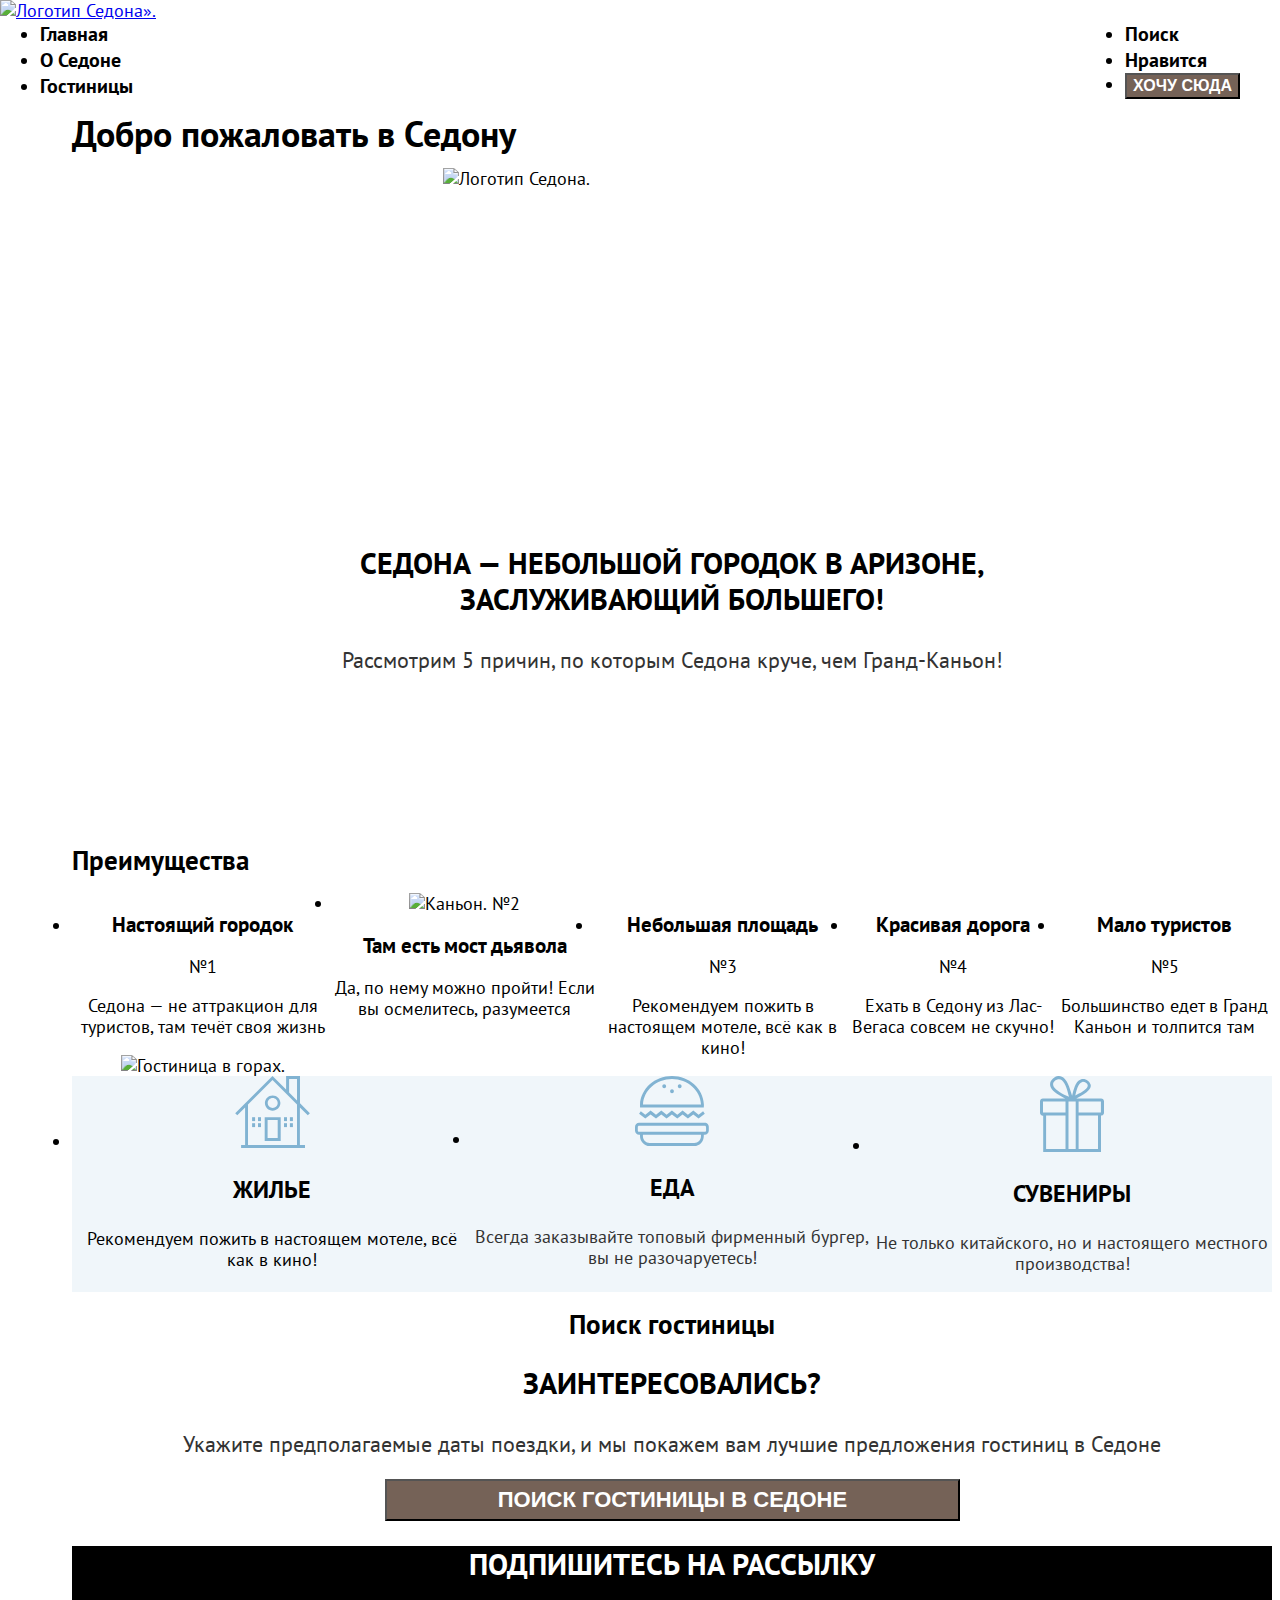
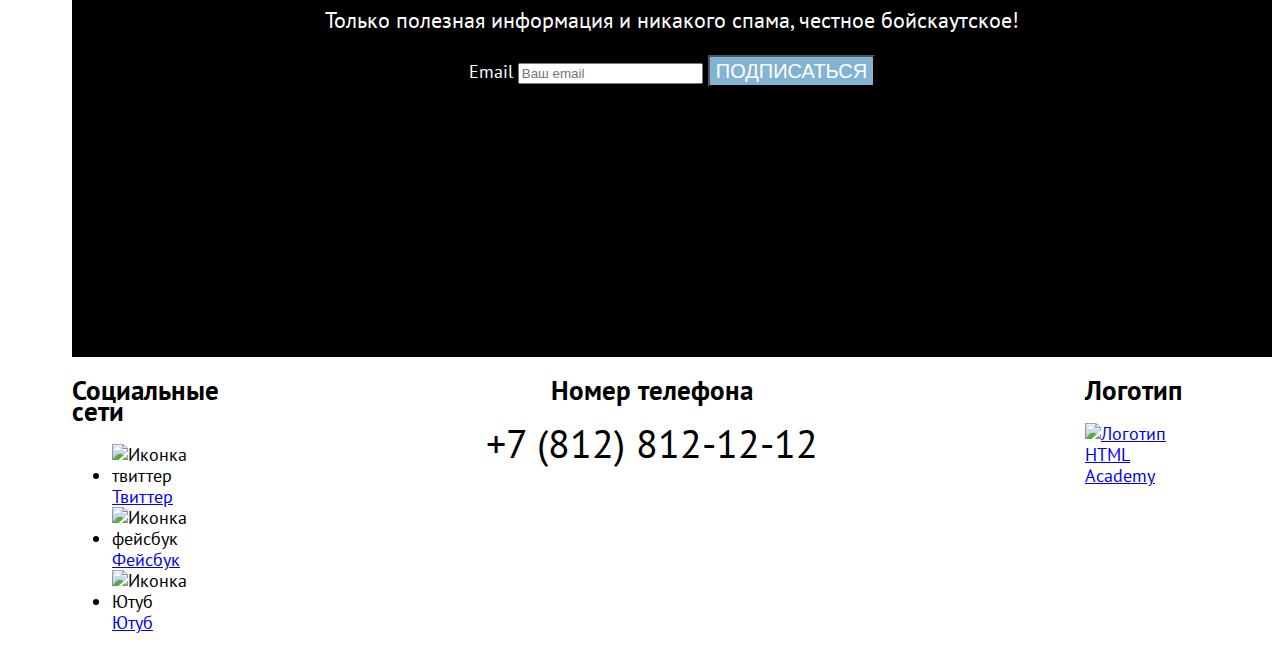
==== index.html @ b9ccb7ff "Исправлени ошибок" ====
<!DOCTYPE html>
<html lang="ru">
  <head>
    <meta charset="utf-8">
    <link rel="stylesheet" href="styles/styles.css">
    <title>HTML Academy: Седона</title>
  </head>
  <body>
    <header class="page-header">
      <a class="navigation-logo" href="#">
        <img class="page-header-logo" alt="Логотип Седона»." src="images/logo.svg" width="139" height="70"> 
      </a>
  <nav class="navigation">
    <ul class="navigation-list">
       <li class="navigation-item">
          <a class="navigation-link" href="about.html">Главная</a>
       </li>
       <li class="navigation-item">
          <a class="navigation-link" href="about.html">О Седоне</a>
       </li>
       <li class="navigation-item">
          <a class="navigation-link" href="catalog.html">Гостиницы</a>
       </li>
    </ul>
   <ul class="navigation-list user-list">
    <li class="user-item">
      <a class="navigation-link" href="#">
      <span class="visually-hidden">Поиск</span>
      </a>
    </li>
    <li class="user-item">
      <a class="navigation-link" href="#">
      <span class="visually-hidden"> Нравится</span>
      </a>
    </li>
     <li class="user-item">
      <button class="button-user-link">Хочу сюда</button>
    </li>
   </ul>
</nav>
  </header>
    <main class="main-container main-index">
    <div class="page-container">
      <div class="welcome">
      <h1 class="visyally-hidden">Добро пожаловать в Седону</h1>
      <img class="welcome-sedona" src="images/welcome.svg" alt="Логотип Седона." width="458" height="352" >
    </div>
  <section class="offer">
        <h2 class="main-index-title">Седона — небольшой городок в Аризоне, заслуживающий большего!</h2>
        <p class="main-index-description">Рассмотрим 5 причин, по которым Седона круче, чем Гранд-Каньон!</p>
  </section>

          <!-- ПРЕИМУЩЕСТВО-->
  <section class="advantages">
        <h2 class="visyally-hidden">Преимущества</h2>
    <ul class="advantages-list">
      <li class="advanfates-item">
        <h3 class="advanfates-title">Настоящий городок</h3>
          <span class="numbers">№1</span>
          <p class="advanfates-description">Седона — не аттракцион для туристов, там течёт своя жизнь</p>
          <img class="long" src="images/photo-1-advantages.jpg" width="800" height="384" alt="Гостиница в горах.">
      </li> 
      <li class="advanfates-item">
        <img class="long" src="images/photo-2-advantages.jpg" width="800" height="384" alt="Каньон.">
        <span class="numbers">№2</span>
        <h3 class="advanfates-title">Там есть мост дьявола</h3>
        <p class="advanfates-description">Да, по нему можно пройти! Если вы осмелитесь, разумеется</p>
      </li>
      <li class="advanfates-item">
        <h3 class="advanfates-title">Небольшая площадь</h3>
        <span class="numbers">№3</span>
        <p class="advanfates-description">Рекомендуем пожить в настоящем мотеле, всё как в кино!</p>
      </li>
      <li class="advanfates-item">
        <h3 class="advanfates-title">Красивая дорога</h3>
        <span class="numbers">№4</span>
        <p class="advanfates-description">Ехать в Седону из Лас-Вегаса совсем не скучно!</p>
      </li>
      <li class="advanfates-item">
        <h3 class="advanfates-title">Мало туристов</h3>
        <span class="numbers">№5</span>
        <p class="advanfates-description">Большинство едет в Гранд Каньон и толпится там</p>
      </li>
    </ul>
    <ul class="advantages-list-icon">
      <li class="advanfates-item-icon">
        <img class="benefit" src="images/icon-1.svg" alt="Жилье" width="75" height="72">
        <h3 class="advanfates-title-icon">Жилье</h3>
        <p class="advanfates-description">Рекомендуем пожить в настоящем мотеле, всё как в кино!</p>
      </li>
      <li class="advanfates-item-icon">
        <img class="benefit" src="images/icon-2.svg" alt="Еда" width="74" height="70">
        <h3 class="advanfates-title-icon">Еда</h3>
        <p class="advanfates-description-icon">Всегда заказывайте топовый фирменный бургер, вы не разочаруетесь!</p>
      </li>
      <li class="advanfates-item-icon">
        <img class="benefit" src="images/icon-3.svg" alt="Сувениры" width="64" height="76">
        <h3 class="advanfates-title-icon">Сувениры</h3>
        <p class="advanfates-description-icon">Не только китайского, но и настоящего местного производства!</p>
      </li>
    </ul>
    </section>
    <section class="hotel-search">
        <h2 class="visually-hidden">Поиск гостиницы</h2>
          <h3 class="hotel-search-title">Заинтересовались?</h3>
          <p class="hotel-search-description">Укажите предполагаемые даты поездки, и мы покажем вам лучшие предложения гостиниц в Седоне</p>
          <button class="button-search">ПОИСК ГОСТИНИЦЫ В СЕДОНЕ</button>
      </section>
<!--Подписка-->
      <section class="newsletter">
        <h2 class="newsletter-title">Подпишитесь на рассылку</h2>
          <p class="newsletter-description">Только полезная информация и никакого спама, честное бойскаутское!</p>
          <form class="newsletter-form" action="https://echo.htmlacademy.ru/" method="post">
           <label for="newsletter-email">Email</label>
            <input class="field" placeholder="Ваш email" type="email" name="newsletter-email" id="newsletter-email" required>
            <button class="newsletter-button" type="submit">
            <span class=" visually-hidden">Подписаться</span>
            </button>
          </form>
      </section>
    </div> 
    </main>
    <footer class="footer-page">
      <div class="footer-page-container">
      <div class="footer-social">
          <h2 class="visually-hidden">Социальные сети</h2>
          <ul class="footer-social-list">
            <li class="footer-social-item">
              <img class="social-icon" src="images/twitter-min.svg" width="18" height="15" alt="Иконка твиттер">
              <a class="button" href="https://twitter.com/htmlacademy_ru">
              <span class="visually-hidden">Твиттер</span>
              </a>
            </li>
            <li class="footer-social-item">
               <img class="social-icon" src="images/facebook-min.svg" width="10" height="18" alt="Иконка фейсбук">
               <a class="button" href="https://www.facebook.com/htmlacademy">
               <span class="visually-hidden">Фейсбук</span>
               </a>
            </li>
            <li class="footer-social-item">
               <img class="social-icon" src="images/youtube-min.svg" width="20" height="16" alt="Иконка Ютуб">
                <a class="button" href="https://www.youtube.com/c/HTMLAcademyRUS ">
                <span class="visually-hidden">Ютуб</span>
                </a>
            </li>
          </ul>
      </div> 
      <div class="footer-nunber">
              <h2 class="visually-hidden">Номер телефона</h2>
              <a class="number-phone" href="tel:88128121212">+7 (812) 812-12-12</a>
      </div>
      <div class="footer-logo">
              <h2 class="visually-hidden">Логотип</h2>
              <a class="footer-logo" href="https://htmlacademy.ru/">
              <img class="footer-logo-page" src="images/htmlak-logo.svg" width="115" height="34" alt="Логотип HTML Academy">
              </a>
            </div>
          </div>   
    </footer>
  </body>
</html>
---- styles/styles.css ----
@font-face {
    font-family:"PT Sans";
    font-style: normal;
    font-weight: 400;
    src: url("/fonts/ptsans-400.woff2") format("woff2");
    font-display: swap;
}
@font-face {
    font-family:"PT Sans";
    font-style: normal;
    font-weight: 700;
    src: url("/fonts/ptsans-700.woff2") format("woff2");
    font-display: swap;
}

html {
    height: 100%;
}

body {
    margin: 0%;
    display: flex;
    flex-direction: column;
    min-height: 100%;
    font-family: "PT Sans", sans-serif;
    font-size: 18px;
    line-height: 21px;
    background-color: #FFFFFF;
    color: black;
}

.button-user-link {
    background-color: #756257;
    color: #FFFFFF;
    font-weight: 700;
    font-size: 16px;
    line-height: 20px;
    text-align: center;
    text-transform: uppercase;
}

.button-search {
    width: 575px;
    margin-left: 313px;
    margin-right: 312px;
    background: #756257;
    color: #FFFFFF;
    font-weight: 700;
    font-size: 22px;
    line-height: 36px;
}
.button-product-card {
    background-color: #83B3D3;
    color: #FFFFFF;
    font-weight: 700;
    font-size: 16px;
    line-height: 21px;
    text-align: center;
    text-transform: uppercase;
}
.newsletter-button {
    background-color: #83B3D3;
    color: #FFFFFF;
    font-weight: 400;
    font-size: 20px;
    line-height: 26px;
    text-transform: uppercase;
    text-align: center;
}
.product-card-button-detail {
    background: #756257;
    color: #FFFFFF;
    font-weight: 700;
    font-size: 16px;
    line-height: 21px;
    text-align: center;
    text-transform: uppercase;
    text-decoration: none;
}
.buttom-pagination-show-more {
    background-color: #83B3D3;
    color: #FFFFFF;
    font-weight: 700;
    font-size: 20px;
    line-height: 26px;
    text-transform: uppercase;
    text-align: center;
    width: 620px;
    margin-left: 330px;
}
.navigation-link  {
    font-size: 20px;
    line-height: 26px;
    font-weight: 700;
    color: black;
    text-align: center;
    text-decoration: none;
}
.navigation {
    display: flex;
    width: 1200px;
    margin: 0 auto;
    padding: 0;
}
.navigation-list {
    margin: 0;
    padding: 0;
}
.user-list {
    max-width: 250px;
    margin-left: auto;
}
.welcome {
    width: 1200px;
    background-image: url("../images/index-background.jpg");
}
.offer {
    width: 1200px;
    height: 282px;
}
.page-container {
    width: 1200px;
    margin: 0 auto;
    padding-left: 72px;
    padding-right: 72px;
}
.main-container {
    flex-grow: 1;
}
.main-index {
    background-color: #FFFFFF;
    background-size: 100% auto;
    background-repeat: no-repeat;
}

.welcome-sedona {
    display: block;
    margin: 0 auto;
}

.advantages-list {
    display: flex;
    justify-content: space-between;
    margin: 0;
    padding: 0;
    text-align: center;
    color: #000000;
}
  .main-index-title {
    width: 720px;
    margin-left: 240px;
    color: #000000;
    font-weight: 700;
    font-size: 30px;
    line-height: 36px;
    text-align: center;
    text-transform: uppercase;
  }
  .main-index-description {
    width: 720px;
    margin-left: 240px;
    color: #333333;
    font-weight: 400;
    font-size: 22px;
    line-height: 36px;
    text-align: center;
}

.advantages-list > ul {
    width: 200px;
    height: 50px;
    margin: 0 10px;
    padding: 10px;
  }
.advantages-list-icon {
    display: flex;
    justify-content: space-between;
    margin: 0;
    padding: 0;
    background-color: #83B3D31F;
    color: #000000;
    text-align: center;
}
.advanfates-title-icon {
    width: 400px;
    font-size: 24px;
    line-height: 28px;
    font-weight: 700;
    text-transform: uppercase;
}
.advanfates-description-icon {
    color: #333333;
    font-weight: 400;
    font-size: 18px;
    line-height: 21px;
    text-align: center;
}
.hotel-search {
    width: 1200px;
    background-color: #FFFFFF;
    color:#000000 ;
    text-align: center;
}
.hotel-search-title {
    font-weight: 700;
    text-transform: uppercase;
    font-size: 30px;
    line-height: 36px;
}
.hotel-search-description {
    font-weight: 400;
    font-size: 22px;
    line-height: 26px;
    color: #333333;
}
.filter-background {
    background-image: url("../images/catalog-background-1.jpg"); 
    background-size: 100% auto;
    color: #FFFFFF;
}
.product-list{
    display: flex;
    flex-wrap: wrap;
    padding: 0;
}
.product-card {
    width: 340px; 
}

.pagination {
    display: flex;
    padding: 0;
}
.catalog-filter {
    display: flex;
    width: 170px;
    padding-left: 71px;
}
.under-filter {
    display: flex;
    width: 1200px;

}
.hotels-found {
    width: 337px;
    padding-left: 71px;
}
.catalog-right-column {
    margin-left: 660px;  
}

.inner-header-tittle {
    font-weight: 700;
    font-size: 60px;
    line-height: 78px;
}
.breadcrumbs-item {
    font-weight: 400;
    font-size: 16px;
    line-height: 21px
}
.catalog-filter-title {
    font-weight: 400;
    font-size: 20px;
    line-height: 26px;
}
.control-imput {
    font-weight: 400;
    font-size: 18px;
    line-height: 23px;
}
.hotels-found {
    color: #000000;
    background-color: #FFFFFF;
    font-weight: 700;
    font-size: 30px;
    line-height: 39px;
    text-transform: uppercase;

}
.product-card-link {
    text-decoration: none;
}
.product-card-title {
    color: #000000;
    background-color: #FFFFFF;
    font-weight: 700;
    font-size: 24px;
    line-height: 31px;
}
.product-card-frame {
    color: #333333;

    font-weight: normal;
    font-size: 18px;
    line-height: 23px;
}
.product-card-prise{
    color: #333333;
    font-weight: 400;
    font-size: 18px;
    line-height: 23px;
}

.sorting-container {
    color: #FFFFFF;
    background-color: #83B3D3;
    font-weight: 700;
    font-size: 20px;
    line-height: 26px;
}
.pagination-link-pagination-prev-pagination-disabled {
    color:#000000;
    background-color: #F2F2F2;
}
.newsletter {
    width: 1200px;
    height: 411px;
    background-image: url("../images/background-letter.jpg");
    background-color: black;
    background-size: 100% auto;
    background-repeat: no-repeat;
    text-align: center;
    color: #FFFFFF;
}
.newsletter-title {
    font-weight: 700;
    font-size: 30px;
    line-height: 36px;
    text-transform: uppercase;
}
.newsletter-description {
    font-weight: 400;
    font-size: 22px;
    line-height: 26px;
}

.footer-page {
    padding-left: 72px;
    padding-right: 72px;
}

.footer-page-container {
    display: flex;
    width: 1200px;
    margin: 0 auto;
}
.footer-nunber {
    width: 720px;
    margin-left: 240px;
    margin-right: 240px;
    color: #000000;
    background-color: #FFFFFF;
    text-align: center;   
}
.footer-logo {
    width: 115px;
    margin-right: 72px;
}
.number-phone {
    color: #000000;
    background-color: #FFFFFF;
    font-weight: 400;
    font-size: 40px;
    line-height: 40px;
    text-transform: uppercase;
    text-decoration: none;
}
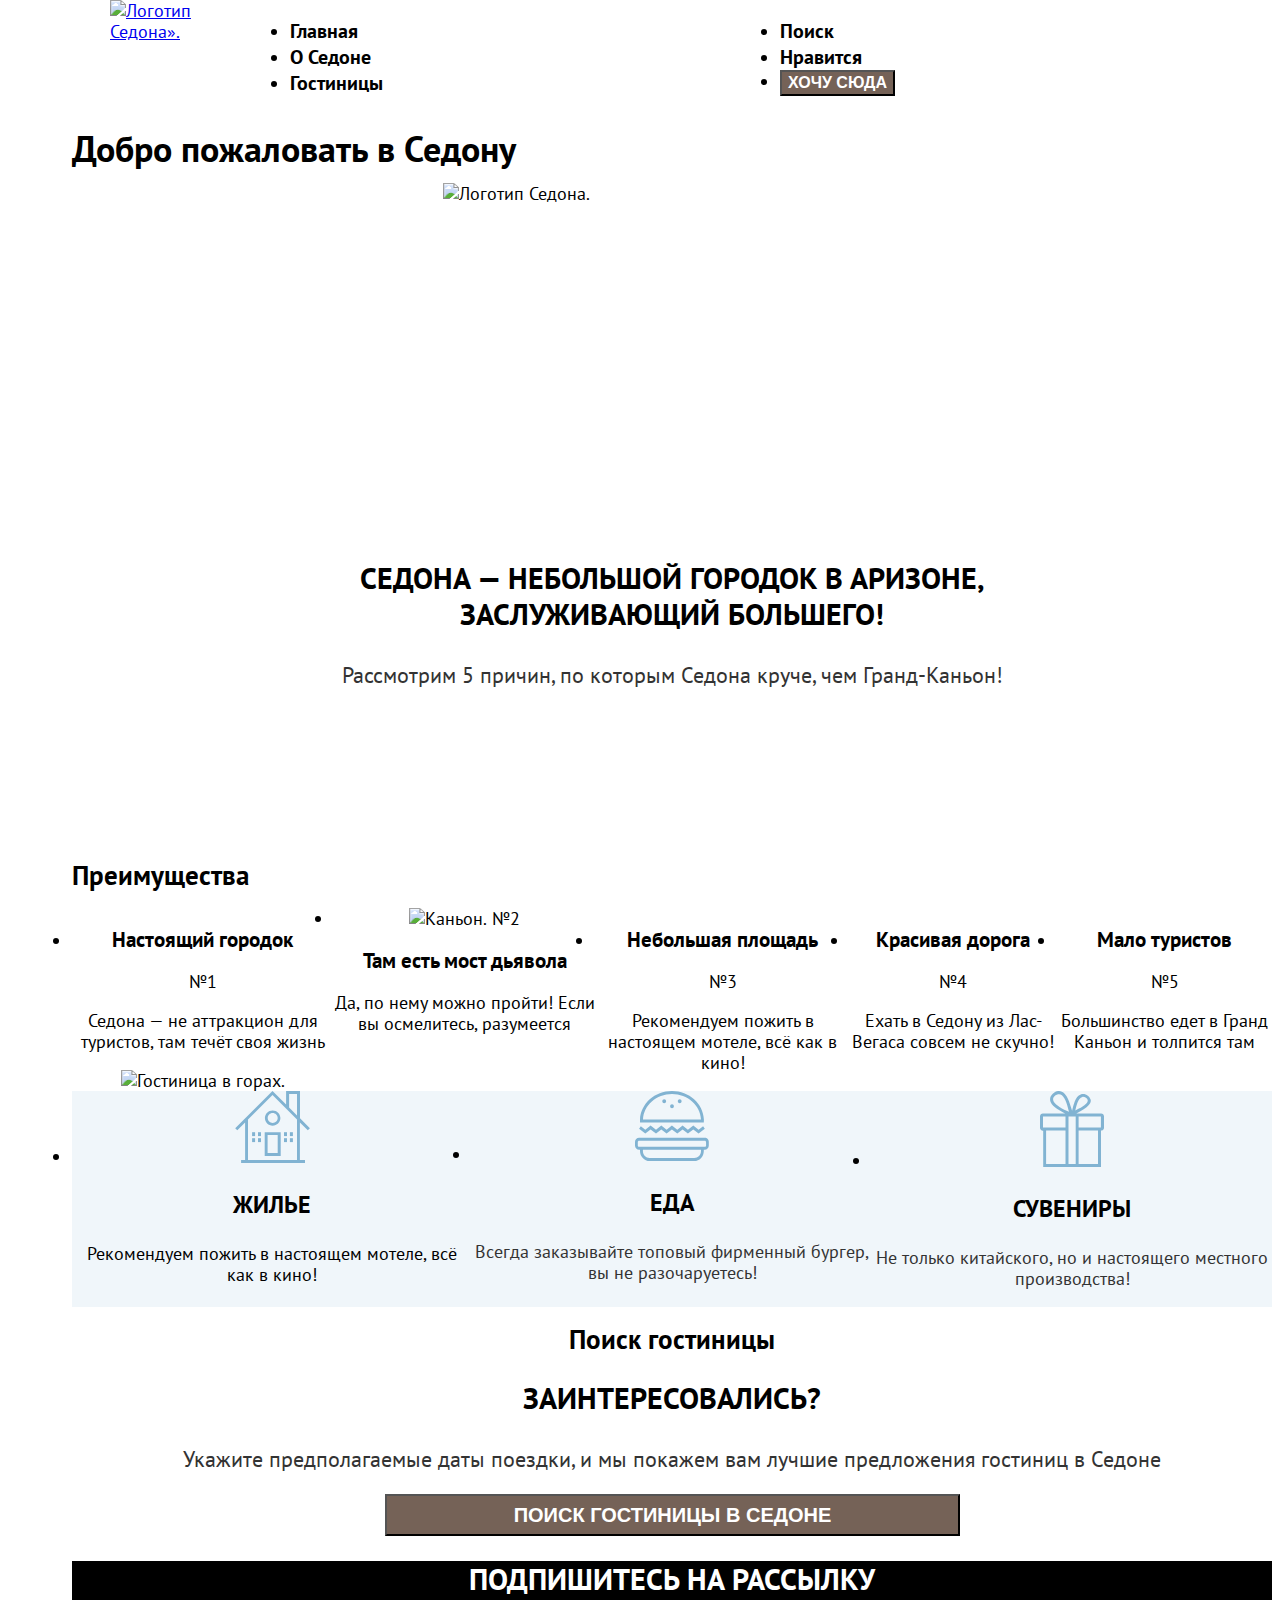
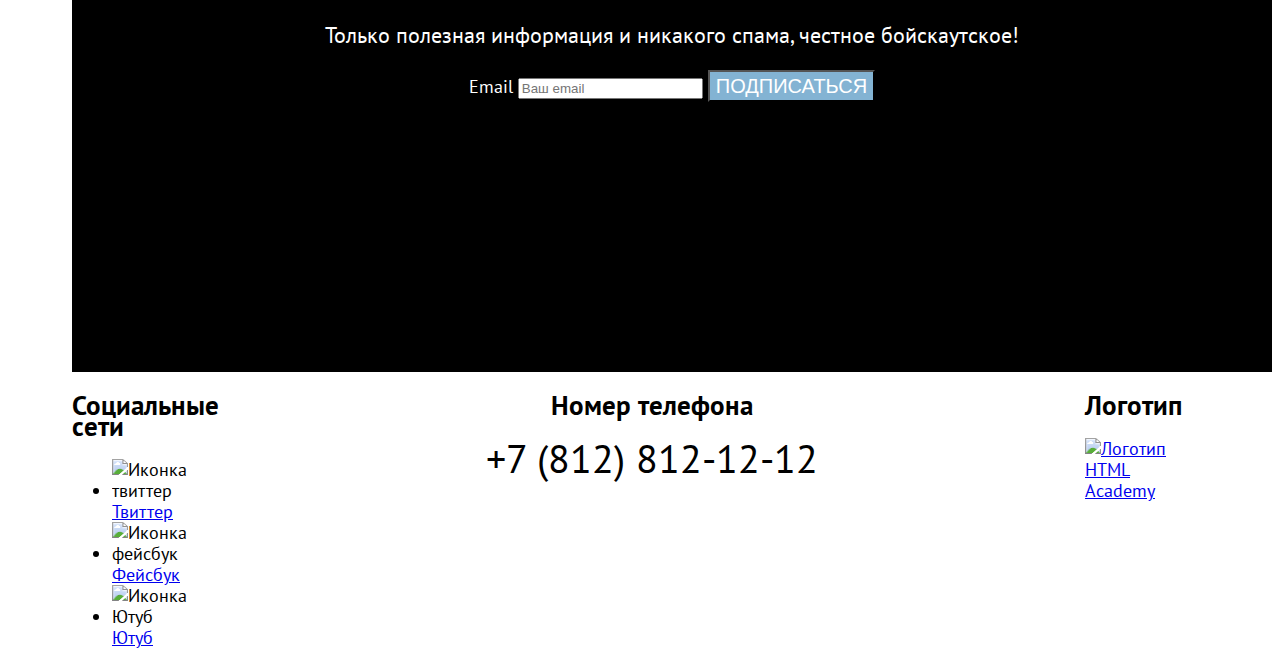
==== commit 9820d909: "Исправление ошибок" ====
--- a/index.html
+++ b/index.html
@@ -7,6 +7,7 @@
   </head>
   <body>
     <header class="page-header">
+     <div class="testt">
       <a class="navigation-logo" href="#">
         <img class="page-header-logo" alt="Логотип Седона»." src="images/logo.svg" width="139" height="70"> 
       </a>
@@ -22,7 +23,7 @@
           <a class="navigation-link" href="catalog.html">Гостиницы</a>
        </li>
     </ul>
-   <ul class="navigation-list user-list">
+   <ul class="user-list">
     <li class="user-item">
       <a class="navigation-link" href="#">
       <span class="visually-hidden">Поиск</span>
@@ -38,6 +39,7 @@
     </li>
    </ul>
 </nav>
+</div>
   </header>
     <main class="main-container main-index">
     <div class="page-container">
--- a/styles/styles.css
+++ b/styles/styles.css
@@ -3,14 +3,14 @@
     font-family:"PT Sans";
     font-style: normal;
     font-weight: 400;
-    src: url("/fonts/ptsans-400.woff2") format("woff2");
+    src: url("../fonts/ptsans-400.woff2") format("woff2");
     font-display: swap;
 }
 @font-face {
     font-family:"PT Sans";
     font-style: normal;
     font-weight: 700;
-    src: url("/fonts/ptsans-700.woff2") format("woff2");
+    src: url("../fonts/ptsans-700.woff2") format("woff2");
     font-display: swap;
 }
 
@@ -47,7 +47,7 @@
     background: #756257;
     color: #FFFFFF;
     font-weight: 700;
-    font-size: 22px;
+    font-size: 20px;
     line-height: 36px;
 }
 .button-product-card {
@@ -97,14 +97,24 @@
     text-align: center;
     text-decoration: none;
 }
+.testt {
+    display: flex;
+    width: 1200px;
+    margin: 0 auto;
+}
+
+.navigation-logo {
+    width: 138px;
+    margin-left: 70px;
+}
 .navigation {
     display: flex;
-    width: 1200px;
-    margin: 0 auto;
+    margin:  0;
     padding: 0;
 }
 .navigation-list {
-    margin: 0;
+    width: 450px;
+    margin-left: 42px;
     padding: 0;
 }
 .user-list {
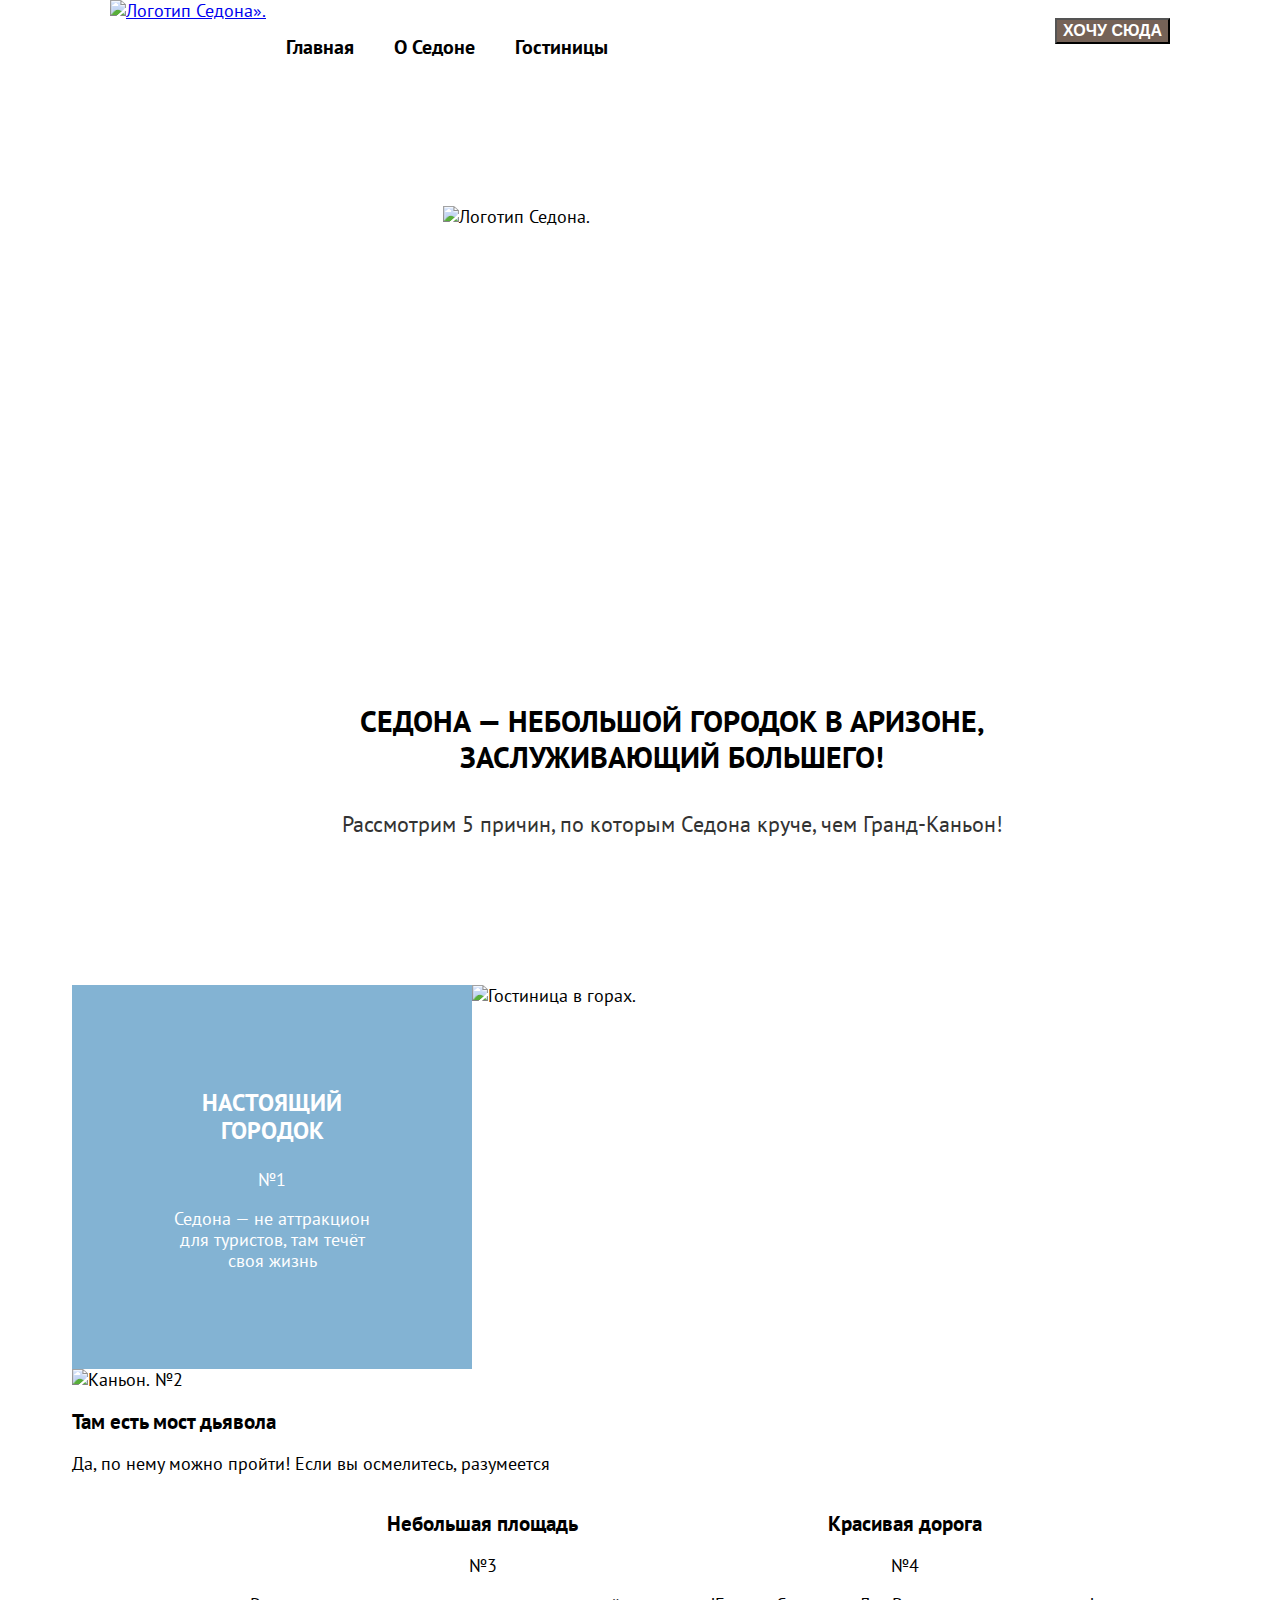
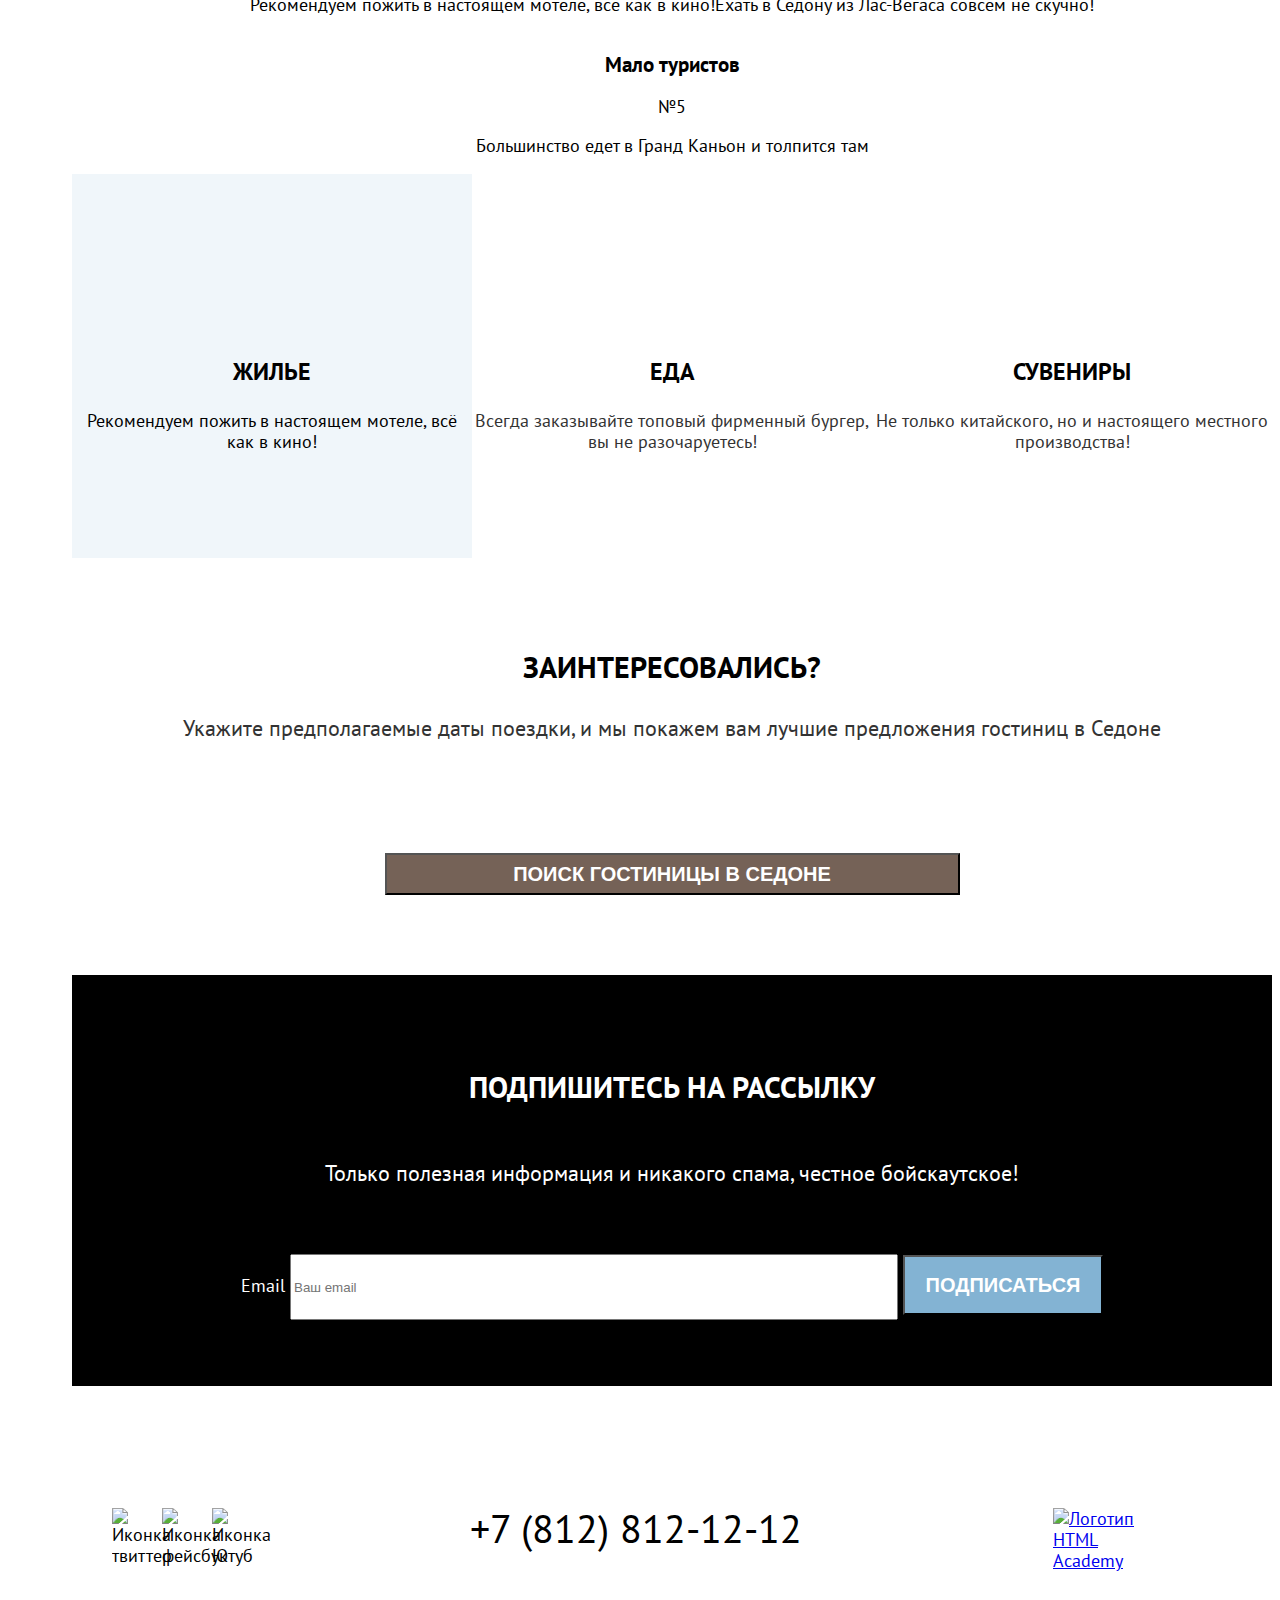
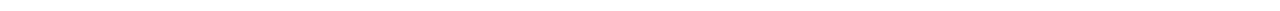
==== commit 2aaddedf: "Изменил шапку и промо" ====
--- a/index.html
+++ b/index.html
@@ -1,163 +1,172 @@
 <!DOCTYPE html>
 <html lang="ru">
-  <head>
-    <meta charset="utf-8">
-    <link rel="stylesheet" href="styles/styles.css">
-    <title>HTML Academy: Седона</title>
-  </head>
-  <body>
-    <header class="page-header">
-     <div class="testt">
-      <a class="navigation-logo" href="#">
-        <img class="page-header-logo" alt="Логотип Седона»." src="images/logo.svg" width="139" height="70"> 
-      </a>
-  <nav class="navigation">
-    <ul class="navigation-list">
-       <li class="navigation-item">
-          <a class="navigation-link" href="about.html">Главная</a>
-       </li>
-       <li class="navigation-item">
-          <a class="navigation-link" href="about.html">О Седоне</a>
-       </li>
-       <li class="navigation-item">
-          <a class="navigation-link" href="catalog.html">Гостиницы</a>
-       </li>
-    </ul>
-   <ul class="user-list">
-    <li class="user-item">
-      <a class="navigation-link" href="#">
-      <span class="visually-hidden">Поиск</span>
-      </a>
-    </li>
-    <li class="user-item">
-      <a class="navigation-link" href="#">
-      <span class="visually-hidden"> Нравится</span>
-      </a>
-    </li>
-     <li class="user-item">
-      <button class="button-user-link">Хочу сюда</button>
-    </li>
-   </ul>
-</nav>
-</div>
+
+<head>
+  <meta charset="utf-8">
+  <link rel="stylesheet" href="styles/styles.css">
+  <title>HTML Academy: Седона</title>
+</head>
+
+<body>
+  <header class="page-header">
+      <nav class="navigation">
+        <a class="navigation-logo" href="#">
+          <img class="page-header-logo" alt="Логотип Седона»." src="images/logo.svg" width="139" height="70">
+        </a>
+        <ul class="navigation-list">
+          <li class="navigation-item">
+            <a class="navigation-link" href="about.html">Главная</a>
+          </li>
+          <li class="navigation-item">
+            <a class="navigation-link" href="about.html">О Седоне</a>
+          </li>
+          <li class="navigation-item">
+            <a class="navigation-link" href="catalog.html">Гостиницы</a>
+          </li>
+        </ul>
+        <ul class="user-list">
+          <li class="user-item">
+            <a class="navigation-link" href="#">
+              <span class="visually-hidden">Поиск</span>
+            </a>
+          </li>
+          <li class="user-item">
+            <a class="navigation-link" href="#">
+              <span class="visually-hidden"> Нравится</span>
+            </a>
+          </li>
+          <li class="user-item">
+            <button class="button-user-link">Хочу сюда</button>
+          </li>
+        </ul>
+      </nav>
   </header>
-    <main class="main-container main-index">
+  <main class="main-container main-index">
     <div class="page-container">
       <div class="welcome">
-      <h1 class="visyally-hidden">Добро пожаловать в Седону</h1>
-      <img class="welcome-sedona" src="images/welcome.svg" alt="Логотип Седона." width="458" height="352" >
-    </div>
-  <section class="offer">
+        <h1 class="visually-hidden">Добро пожаловать в Седону</h1>
+        <img class="welcome-sedona" src="images/welcome.svg" alt="Логотип Седона." width="458" height="352">
+      </div>
+      <section class="offer">
         <h2 class="main-index-title">Седона — небольшой городок в Аризоне, заслуживающий большего!</h2>
         <p class="main-index-description">Рассмотрим 5 причин, по которым Седона круче, чем Гранд-Каньон!</p>
-  </section>
+      </section>
 
-          <!-- ПРЕИМУЩЕСТВО-->
-  <section class="advantages">
-        <h2 class="visyally-hidden">Преимущества</h2>
-    <ul class="advantages-list">
-      <li class="advanfates-item">
-        <h3 class="advanfates-title">Настоящий городок</h3>
-          <span class="numbers">№1</span>
-          <p class="advanfates-description">Седона — не аттракцион для туристов, там течёт своя жизнь</p>
-          <img class="long" src="images/photo-1-advantages.jpg" width="800" height="384" alt="Гостиница в горах.">
-      </li> 
-      <li class="advanfates-item">
-        <img class="long" src="images/photo-2-advantages.jpg" width="800" height="384" alt="Каньон.">
-        <span class="numbers">№2</span>
-        <h3 class="advanfates-title">Там есть мост дьявола</h3>
-        <p class="advanfates-description">Да, по нему можно пройти! Если вы осмелитесь, разумеется</p>
-      </li>
-      <li class="advanfates-item">
-        <h3 class="advanfates-title">Небольшая площадь</h3>
-        <span class="numbers">№3</span>
-        <p class="advanfates-description">Рекомендуем пожить в настоящем мотеле, всё как в кино!</p>
-      </li>
-      <li class="advanfates-item">
-        <h3 class="advanfates-title">Красивая дорога</h3>
-        <span class="numbers">№4</span>
-        <p class="advanfates-description">Ехать в Седону из Лас-Вегаса совсем не скучно!</p>
-      </li>
-      <li class="advanfates-item">
-        <h3 class="advanfates-title">Мало туристов</h3>
-        <span class="numbers">№5</span>
-        <p class="advanfates-description">Большинство едет в Гранд Каньон и толпится там</p>
-      </li>
-    </ul>
-    <ul class="advantages-list-icon">
-      <li class="advanfates-item-icon">
-        <img class="benefit" src="images/icon-1.svg" alt="Жилье" width="75" height="72">
-        <h3 class="advanfates-title-icon">Жилье</h3>
-        <p class="advanfates-description">Рекомендуем пожить в настоящем мотеле, всё как в кино!</p>
-      </li>
-      <li class="advanfates-item-icon">
-        <img class="benefit" src="images/icon-2.svg" alt="Еда" width="74" height="70">
-        <h3 class="advanfates-title-icon">Еда</h3>
-        <p class="advanfates-description-icon">Всегда заказывайте топовый фирменный бургер, вы не разочаруетесь!</p>
-      </li>
-      <li class="advanfates-item-icon">
-        <img class="benefit" src="images/icon-3.svg" alt="Сувениры" width="64" height="76">
-        <h3 class="advanfates-title-icon">Сувениры</h3>
-        <p class="advanfates-description-icon">Не только китайского, но и настоящего местного производства!</p>
-      </li>
-    </ul>
-    </section>
-    <section class="hotel-search">
+      <!-- ПРЕИМУЩЕСТВО-->
+
+
+
+      <section class="advantages">
+        <h2 class="visually-hidden">Преимущества</h2>
+    <div class="promo-tape">
+      <div class="promo-tape-left">
+        <h3 class="promo-tape-title">Настоящий<br>городок</h3>
+        <span class="numbers">№1</span>
+        <p class="promo-tape-description">Седона — не аттракцион<br>для туристов, там течёт<br>своя жизнь</p>
+      </div>
+        <img class="long" src="images/photo-1-advantages.jpg" width="800" height="384" alt="Гостиница в горах.">
+    </div>
+
+
+
+      <img class="long" src="images/photo-2-advantages.jpg" width="800" height="384" alt="Каньон.">
+      <span class="numbers">№2</span>
+      <h3 class="advanfates-title">Там есть мост дьявола</h3>
+      <p class="advanfates-description">Да, по нему можно пройти! Если вы осмелитесь, разумеется</p>
+
+
+        <ul class="advantages-list">
+          <li class="advanfates-item">
+            <h3 class="advanfates-title">Небольшая площадь</h3>
+            <span class="numbers">№3</span>
+            <p class="advanfates-description">Рекомендуем пожить в настоящем мотеле, всё как в кино!</p>
+          </li>
+          <li class="advanfates-item">
+            <h3 class="advanfates-title">Красивая дорога</h3>
+            <span class="numbers">№4</span>
+            <p class="advanfates-description">Ехать в Седону из Лас-Вегаса совсем не скучно!</p>
+          </li>
+          <li class="advanfates-item">
+            <h3 class="advanfates-title">Мало туристов</h3>
+            <span class="numbers">№5</span>
+            <p class="advanfates-description">Большинство едет в Гранд Каньон и толпится там</p>
+          </li>
+        </ul>
+        <ul class="advantages-list-icon">
+          <li class="advanfates-item-icon">
+            <p class="icon-home"></p>
+            <h3 class="advanfates-title-icon">Жилье</h3>
+            <p class="advanfates-description">Рекомендуем пожить в настоящем мотеле, всё как в кино!</p>
+          </li>
+          <li class="advanfates-item-icon">
+            <h3 class="advanfates-title-icon">Еда</h3>
+            <p class="advanfates-description-icon">Всегда заказывайте топовый фирменный бургер, вы не разочаруетесь!</p>
+          </li>
+          <li class="advanfates-item-icon">
+            <h3 class="advanfates-title-icon">Сувениры</h3>
+            <p class="advanfates-description-icon">Не только китайского, но и настоящего местного производства!</p>
+          </li>
+        </ul>
+      </section>
+      <section class="hotel-search">
         <h2 class="visually-hidden">Поиск гостиницы</h2>
-          <h3 class="hotel-search-title">Заинтересовались?</h3>
-          <p class="hotel-search-description">Укажите предполагаемые даты поездки, и мы покажем вам лучшие предложения гостиниц в Седоне</p>
-          <button class="button-search">ПОИСК ГОСТИНИЦЫ В СЕДОНЕ</button>
+        <h3 class="hotel-search-title">Заинтересовались?</h3>
+        <p class="hotel-search-description">Укажите предполагаемые даты поездки, и мы покажем вам лучшие предложения
+          гостиниц в Седоне</p>
+        <button class="button-search">ПОИСК ГОСТИНИЦЫ В СЕДОНЕ</button>
       </section>
-<!--Подписка-->
+      <!--Подписка-->
       <section class="newsletter">
         <h2 class="newsletter-title">Подпишитесь на рассылку</h2>
-          <p class="newsletter-description">Только полезная информация и никакого спама, честное бойскаутское!</p>
-          <form class="newsletter-form" action="https://echo.htmlacademy.ru/" method="post">
-           <label for="newsletter-email">Email</label>
-            <input class="field" placeholder="Ваш email" type="email" name="newsletter-email" id="newsletter-email" required>
-            <button class="newsletter-button" type="submit">
-            <span class=" visually-hidden">Подписаться</span>
-            </button>
-          </form>
+        <p class="newsletter-description">Только полезная информация и никакого спама, честное бойскаутское!</p>
+        <form class="newsletter-form" action="https://echo.htmlacademy.ru/" method="post">
+          <label for="newsletter-email">Email</label>
+          <input class="field" placeholder="Ваш email" type="email" name="newsletter-email" id="newsletter-email"
+            required>
+          <button class="newsletter-button" type="submit">
+            <span class="subscribe">Подписаться</span>
+          </button>
+        </form>
       </section>
-    </div> 
-    </main>
-    <footer class="footer-page">
-      <div class="footer-page-container">
+    </div>
+  </main>
+  <footer class="footer-page">
+    <div class="footer-page-container">
       <div class="footer-social">
-          <h2 class="visually-hidden">Социальные сети</h2>
-          <ul class="footer-social-list">
-            <li class="footer-social-item">
-              <img class="social-icon" src="images/twitter-min.svg" width="18" height="15" alt="Иконка твиттер">
-              <a class="button" href="https://twitter.com/htmlacademy_ru">
+        <h2 class="visually-hidden">Социальные сети</h2>
+        <ul class="footer-social-list">
+          <li class="footer-social-item">
+            <img class="social-icon" src="images/twitter-min.svg" width="18" height="15" alt="Иконка твиттер">
+            <a class="button" href="https://twitter.com/htmlacademy_ru">
               <span class="visually-hidden">Твиттер</span>
-              </a>
-            </li>
-            <li class="footer-social-item">
-               <img class="social-icon" src="images/facebook-min.svg" width="10" height="18" alt="Иконка фейсбук">
-               <a class="button" href="https://www.facebook.com/htmlacademy">
-               <span class="visually-hidden">Фейсбук</span>
-               </a>
-            </li>
-            <li class="footer-social-item">
-               <img class="social-icon" src="images/youtube-min.svg" width="20" height="16" alt="Иконка Ютуб">
-                <a class="button" href="https://www.youtube.com/c/HTMLAcademyRUS ">
-                <span class="visually-hidden">Ютуб</span>
-                </a>
-            </li>
-          </ul>
-      </div> 
+            </a>
+          </li>
+          <li class="footer-social-item">
+            <img class="social-icon" src="images/facebook-min.svg" width="10" height="18" alt="Иконка фейсбук">
+            <a class="button" href="https://www.facebook.com/htmlacademy">
+              <span class="visually-hidden">Фейсбук</span>
+            </a>
+          </li>
+          <li class="footer-social-item">
+            <img class="social-icon" src="images/youtube-min.svg" width="20" height="16" alt="Иконка Ютуб">
+            <a class="button" href="https://www.youtube.com/c/HTMLAcademyRUS ">
+              <span class="visually-hidden">Ютуб</span>
+            </a>
+          </li>
+        </ul>
+      </div>
       <div class="footer-nunber">
-              <h2 class="visually-hidden">Номер телефона</h2>
-              <a class="number-phone" href="tel:88128121212">+7 (812) 812-12-12</a>
+        <h2 class="visually-hidden">Номер телефона</h2>
+        <a class="number-phone" href="tel:88128121212">+7 (812) 812-12-12</a>
       </div>
       <div class="footer-logo">
-              <h2 class="visually-hidden">Логотип</h2>
-              <a class="footer-logo" href="https://htmlacademy.ru/">
-              <img class="footer-logo-page" src="images/htmlak-logo.svg" width="115" height="34" alt="Логотип HTML Academy">
-              </a>
-            </div>
-          </div>   
-    </footer>
-  </body>
-</html>+        <h2 class="visually-hidden">Логотип</h2>
+        <a class="footer-logo" href="https://htmlacademy.ru/">
+          <img class="footer-logo-page" src="images/htmlak-logo.svg" width="115" height="34" alt="Логотип HTML Academy">
+        </a>
+      </div>
+    </div>
+  </footer>
+</body>
+
+</html>
--- a/styles/styles.css
+++ b/styles/styles.css
@@ -1,379 +1,677 @@
-
 @font-face {
-    font-family:"PT Sans";
+  font-family: "PT Sans";
+  font-style: normal;
+  font-weight: 400;
+  src: url("../fonts/ptsans-400.woff2") format("woff2");
+  font-display: swap;
+}
+
+@font-face {
+  font-family: "PT Sans";
+  font-style: normal;
+  font-weight: 700;
+  src: url("../fonts/ptsans-700.woff2") format("woff2");
+  font-display: swap;
+}
+
+html {
+  height: 100%;
+}
+
+body {
+  margin: 0%;
+  display: flex;
+  flex-direction: column;
+  min-height: 100%;
+  font-family: "PT Sans", sans-serif;
+  font-size: 18px;
+  line-height: 21px;
+  background-color: #FFFFFF;
+  color: black;
+}
+
+.visually-hidden {
+  position: absolute;
+  width: 1px;
+  height: 1px;
+  margin: -1px;
+  padding: 0;
+  border: 0;
+  clip: rect(0 0 0 0);
+  overflow: hidden;
+}
+
+.button-user-link {
+  background-color: #756257;
+  color: #FFFFFF;
+  font-weight: 700;
+  font-size: 16px;
+  line-height: 20px;
+  text-align: center;
+  text-transform: uppercase;
+}
+
+.button-search {
+  width: 575px;
+  margin: auto;
+  margin-top: 56px;
+  margin-bottom: 94px;
+  background: #756257;
+  color: #FFFFFF;
+  font-weight: 700;
+  font-size: 20px;
+  line-height: 36px;
+}
+
+.button-product-card {
+  background-color: #83B3D3;
+  color: #FFFFFF;
+  font-weight: 700;
+  font-size: 16px;
+  line-height: 21px;
+  text-align: center;
+  text-transform: uppercase;
+}
+
+.newsletter-button {
+  width: 200px;
+  height: 60px;
+  background-color: #83B3D3;
+  color: #FFFFFF;
+  font-weight: 400;
+  font-size: 20px;
+  line-height: 26px;
+  text-transform: uppercase;
+  text-align: center;
+}
+
+.product-card-button-detail {
+  background: #756257;
+  color: #FFFFFF;
+  font-weight: 700;
+  font-size: 16px;
+  line-height: 21px;
+  text-align: center;
+  text-transform: uppercase;
+  text-decoration: none;
+}
+
+.buttom-pagination-show-more {
+  display: flex;
+  justify-content: center;
+  background-color: #83B3D3;
+  color: #FFFFFF;
+  font-weight: 700;
+  font-size: 20px;
+  line-height: 26px;
+  text-transform: uppercase;
+  text-align: center;
+  width: 620px;
+  margin: auto;
+}
+
+.buttom-advantages-list-show-more {
+  display: block;
+  margin: 0 auto;
+  width: 620px;
+  height: 60px;
+  color: #FFFFFF;
+  background-color: #83B3D3;
+  font-size: 20px;
+  line-height: 26px;
+  text-align: center;
+  text-transform: uppercase;
+
+
+}
+
+.navigation {
+  display: flex;
+  width: 1200px;
+  margin: 0 auto;
+}
+
+
+.navigation-link {
+  display: block;
+  padding: 34px 20px;
+  font-size: 20px;
+  line-height: 26px;
+  font-weight: 700;
+  color: black;
+  text-align: center;
+  text-decoration: none;
+}
+
+.navigation-list {
+  display: flex;
+  flex-wrap: wrap;
+  width: 366px;
+  margin: 0;
+  padding: 0;
+  list-style-type: none;
+}
+
+.user-list {
+  display: flex;
+  flex-wrap: wrap;
+  max-width: 250px;
+  margin-left: auto;
+  list-style-type: none;
+}
+
+navigation-logo {
+    width: 138px;
+}
+.navigation-user .navigation-link {
+  min-width: 16px;
+  min-height: 22px;
+}
+
+.page-header {
+  display: flex;
+  width: 1060px;
+  margin: 0 auto;
+}
+
+.welcome {
+  width: 1200px;
+  background-image: url("../images/index-background.jpg");
+}
+
+.welcome-sedona {
+  display: block;
+  margin: 0 auto;
+  padding-top: 51px;
+  padding-bottom: 82px;
+}
+
+.offer {
+  width: 1200px;
+  height: 282px;
+}
+
+.main-index-title {
+  width: 720px;
+  margin: auto;
+  margin-top: 63px;
+  margin-bottom: 30px;
+  color: #000000;
+  font-weight: 700;
+  font-size: 30px;
+  line-height: 36px;
+  text-align: center;
+  text-transform: uppercase;
+}
+
+.main-index-description {
+  width: 720px;
+  margin: auto;
+  margin-top: 31px;
+  margin-bottom: 80px;
+  color: #333333;
+  font-weight: 400;
+  font-size: 22px;
+  line-height: 36px;
+  text-align: center;
+}
+
+.page-container {
+  width: 1200px;
+  margin: 0 auto;
+  padding-left: 72px;
+  padding-right: 72px;
+}
+
+.main-container {
+  flex-grow: 1;
+  padding-top: 51px;
+  padding-bottom: 82px;
+}
+
+.main-index {
+  background-color: #FFFFFF;
+  background-size: 100% auto;
+  background-repeat: no-repeat;
+}
+
+.promo-tape {
+display: flex;
+}
+
+
+.promo-tape-left{
+   display: flex;
+   flex-direction: column;
+   justify-content: center;
+   width: 400px;
+   background-color: #83B3D3;
+   color: #FFFFFF;
+}
+
+.promo-tape-title {
+    font-weight: 700;
+    font-size: 24px;
+    text-align: center;
+    line-height: 28px;
+    text-transform: uppercase;
+}
+
+.promo-tape-description {
+
+    font-family: PT Sans;
     font-style: normal;
-    font-weight: 400;
-    src: url("../fonts/ptsans-400.woff2") format("woff2");
-    font-display: swap;
-}
-@font-face {
-    font-family:"PT Sans";
-    font-style: normal;
-    font-weight: 700;
-    src: url("../fonts/ptsans-700.woff2") format("woff2");
-    font-display: swap;
-}
-
-html {
-    height: 100%;
-}
-
-body {
-    margin: 0%;
-    display: flex;
-    flex-direction: column;
-    min-height: 100%;
-    font-family: "PT Sans", sans-serif;
-    font-size: 18px;
-    line-height: 21px;
-    background-color: #FFFFFF;
-    color: black;
-}
-
-.button-user-link {
-    background-color: #756257;
-    color: #FFFFFF;
-    font-weight: 700;
-    font-size: 16px;
-    line-height: 20px;
-    text-align: center;
-    text-transform: uppercase;
-}
-
-.button-search {
-    width: 575px;
-    margin-left: 313px;
-    margin-right: 312px;
-    background: #756257;
-    color: #FFFFFF;
-    font-weight: 700;
-    font-size: 20px;
-    line-height: 36px;
-}
-.button-product-card {
-    background-color: #83B3D3;
-    color: #FFFFFF;
-    font-weight: 700;
-    font-size: 16px;
-    line-height: 21px;
-    text-align: center;
-    text-transform: uppercase;
-}
-.newsletter-button {
-    background-color: #83B3D3;
-    color: #FFFFFF;
-    font-weight: 400;
-    font-size: 20px;
-    line-height: 26px;
-    text-transform: uppercase;
-    text-align: center;
-}
-.product-card-button-detail {
-    background: #756257;
-    color: #FFFFFF;
-    font-weight: 700;
-    font-size: 16px;
-    line-height: 21px;
-    text-align: center;
-    text-transform: uppercase;
-    text-decoration: none;
-}
-.buttom-pagination-show-more {
-    background-color: #83B3D3;
-    color: #FFFFFF;
-    font-weight: 700;
-    font-size: 20px;
-    line-height: 26px;
-    text-transform: uppercase;
-    text-align: center;
-    width: 620px;
-    margin-left: 330px;
-}
-.navigation-link  {
-    font-size: 20px;
-    line-height: 26px;
-    font-weight: 700;
-    color: black;
-    text-align: center;
-    text-decoration: none;
-}
-.testt {
-    display: flex;
-    width: 1200px;
-    margin: 0 auto;
-}
-
-.navigation-logo {
-    width: 138px;
-    margin-left: 70px;
-}
-.navigation {
-    display: flex;
-    margin:  0;
-    padding: 0;
-}
-.navigation-list {
-    width: 450px;
-    margin-left: 42px;
-    padding: 0;
-}
-.user-list {
-    max-width: 250px;
-    margin-left: auto;
-}
-.welcome {
-    width: 1200px;
-    background-image: url("../images/index-background.jpg");
-}
-.offer {
-    width: 1200px;
-    height: 282px;
-}
-.page-container {
-    width: 1200px;
-    margin: 0 auto;
-    padding-left: 72px;
-    padding-right: 72px;
-}
-.main-container {
-    flex-grow: 1;
-}
-.main-index {
-    background-color: #FFFFFF;
-    background-size: 100% auto;
-    background-repeat: no-repeat;
-}
-
-.welcome-sedona {
-    display: block;
-    margin: 0 auto;
-}
-
-.advantages-list {
-    display: flex;
-    justify-content: space-between;
-    margin: 0;
-    padding: 0;
-    text-align: center;
-    color: #000000;
-}
-  .main-index-title {
-    width: 720px;
-    margin-left: 240px;
-    color: #000000;
-    font-weight: 700;
-    font-size: 30px;
-    line-height: 36px;
-    text-align: center;
-    text-transform: uppercase;
-  }
-  .main-index-description {
-    width: 720px;
-    margin-left: 240px;
-    color: #333333;
-    font-weight: 400;
-    font-size: 22px;
-    line-height: 36px;
-    text-align: center;
-}
-
-.advantages-list > ul {
-    width: 200px;
-    height: 50px;
-    margin: 0 10px;
-    padding: 10px;
-  }
-.advantages-list-icon {
-    display: flex;
-    justify-content: space-between;
-    margin: 0;
-    padding: 0;
-    background-color: #83B3D31F;
-    color: #000000;
-    text-align: center;
-}
-.advanfates-title-icon {
-    width: 400px;
-    font-size: 24px;
-    line-height: 28px;
-    font-weight: 700;
-    text-transform: uppercase;
-}
-.advanfates-description-icon {
-    color: #333333;
-    font-weight: 400;
+    font-weight: normal;
     font-size: 18px;
     line-height: 21px;
     text-align: center;
 }
+
+.numbers {
+font-family: PT Sans;
+font-style: normal;
+font-weight: normal;
+font-size: 18px;
+line-height: 21px;
+text-align: center;
+text-transform: uppercase;
+}
+.advantages-list {
+  display: flex;
+  flex-wrap: wrap;
+  justify-content: center;
+  margin: 0;
+  padding: 0;
+  text-align: center;
+  color: #000000;
+  list-style-type: none;
+}
+
+
+.advantages-list>ul {
+  width: 200px;
+  height: 50px;
+  margin: 0 10px;
+  padding: 10px;
+}
+
+.icon-home {
+  background-image: url(../images/icon-1.svg);
+}
+
+.advantages-list-icon {
+  display: flex;
+  justify-content: space-between;
+  width: 400px;
+  height: 384px;
+  margin: 0;
+  padding: 0;
+  background-color: #83B3D31F;
+  color: #000000;
+  text-align: center;
+  list-style-type: none;
+}
+
+.advanfates-title-icon {
+  width: 400px;
+  margin-top: 184px;
+  font-size: 24px;
+  line-height: 28px;
+  font-weight: 700;
+  text-transform: uppercase;
+}
+
+.advanfates-description-icon {
+  color: #333333;
+  margin-top: 20px;
+  margin-bottom: 80px;
+  font-weight: 400;
+  font-size: 18px;
+  line-height: 21px;
+  text-align: center;
+}
+
 .hotel-search {
-    width: 1200px;
-    background-color: #FFFFFF;
-    color:#000000 ;
-    text-align: center;
-}
+  display: flex;
+  flex-direction: column;
+  width: 1200px;
+  height: 417px;
+  background-color: #FFFFFF;
+  color: #000000;
+  text-align: center;
+}
+
 .hotel-search-title {
-    font-weight: 700;
-    text-transform: uppercase;
-    font-size: 30px;
-    line-height: 36px;
-}
+  font-weight: 700;
+  margin-top: 91px;
+  margin-bottom: 0;
+  text-transform: uppercase;
+  font-size: 30px;
+  line-height: 36px;
+}
+
 .hotel-search-description {
-    font-weight: 400;
-    font-size: 22px;
-    line-height: 26px;
-    color: #333333;
-}
+  font-weight: 400;
+  margin-top: 30px;
+  margin-bottom: 56px;
+  font-size: 22px;
+  line-height: 26px;
+  color: #333333;
+}
+
+.field {
+  margin-top: 46px;
+  width: 600px;
+  height: 60px;
+
+
+}
+
 .filter-background {
-    background-image: url("../images/catalog-background-1.jpg"); 
-    background-size: 100% auto;
-    color: #FFFFFF;
-}
-.product-list{
-    display: flex;
-    flex-wrap: wrap;
-    padding: 0;
-}
+  background-image: url("../images/catalog-background-1.jpg");
+  background-size: 100% auto;
+  color: #FFFFFF;
+}
+
+.product-list {
+  display: flex;
+  flex-wrap: wrap;
+  padding: 10px 72px;
+  list-style-type: none;
+}
+
 .product-card {
-    width: 340px; 
+  width: 340px;
+  height: 438px;
+}
+
+
+.catalog-filter {
+  display: flex;
+  width: 170px;
+  padding-left: 71px;
+}
+
+.under-filter {
+  display: flex;
+  width: 1200px;
+
+}
+
+.hotels-found {
+  width: 337px;
+  padding-left: 71px;
+}
+
+.inner-header-tittle {
+  font-weight: 700;
+  font-size: 60px;
+  line-height: 78px;
+}
+
+.breadcrumbs-item {
+  font-weight: 400;
+  font-size: 16px;
+  line-height: 21px
+}
+
+.catalog-filter-title {
+  font-weight: 400;
+  font-size: 20px;
+  line-height: 26px;
+}
+
+.control-imput {
+  font-weight: 400;
+  font-size: 18px;
+  line-height: 23px;
+}
+
+.product-card-link {
+  text-decoration: none;
+}
+
+.product-card-title {
+  color: #000000;
+  background-color: #FFFFFF;
+  font-weight: 700;
+  font-size: 24px;
+  line-height: 31px;
+}
+
+.product-card-frame {
+  color: #333333;
+
+  font-weight: normal;
+  font-size: 18px;
+  line-height: 23px;
+}
+
+.product-card-prise {
+  color: #333333;
+  font-weight: 400;
+  font-size: 18px;
+  line-height: 23px;
+}
+
+
+.hotels-found {
+  color: #000000;
+  background-color: #FFFFFF;
+  font-weight: 700;
+  font-size: 30px;
+  line-height: 39px;
+  text-transform: uppercase;
+}
+
+.sorting-container {
+  display: flex;
+  color: #FFFFFF;
+  background-color: #83B3D3;
+  font-weight: 700;
+  font-size: 20px;
+  line-height: 26px;
+}
+
+.pagination-link-pagination-prev-pagination-disabled {
+  color: #000000;
+  background-color: #F2F2F2;
+}
+
+.newsletter {
+  display: flex;
+  flex-direction: column;
+  width: 1200px;
+  height: 411px;
+  margin: 0;
+  padding: 0;
+  background-image: url("../images/background-letter.jpg");
+  background-color: black;
+  background-size: 100% auto;
+  background-repeat: no-repeat;
+  text-align: center;
+  color: #FFFFFF;
+}
+
+.newsletter2 {
+  display: flex;
+  flex-direction: column;
+  width: 1200px;
+  height: 411px;
+  margin: 0;
+  padding: 0;
+  background-color: #ffffff;
+  background-size: 100% auto;
+  background-repeat: no-repeat;
+  text-align: center;
+  color: #000000;
+}
+
+.newsletter-title {
+  font-weight: 700;
+  margin-top: 94px;
+  font-size: 30px;
+  line-height: 36px;
+  text-transform: uppercase;
+}
+
+.newsletter-title2 {
+  font-weight: 700;
+  margin: 0px;
+  font-size: 30px;
+  line-height: 36px;
+  text-transform: uppercase;
+}
+
+.subscribe {
+  margin-bottom: 94px;
+  font-weight: 700;
+  font-size: 20px;
+  line-height: 26px;
+}
+
+.newsletter-description {
+  margin-top: 30px;
+  font-weight: 400;
+  font-size: 22px;
+  line-height: 26px;
+}
+
+
+
+<--вторая-->.inner-header-tittle {
+  margin-bottom: 5px;
+}
+
+.breadcrumbs {
+  display: flex;
+  margin: 0;
+  padding: 0;
+  list-style-type: none;
+}
+
+.breadcrumbs-link {
+  margin-right: 32px;
+  color: inherit;
+}
+
+.sorting-container {
+  display: flex;
+  margin-top: 40px;
+  margin-bottom: 53px;
+  color: #333333;
+  background-color: #FFFFFF;
+}
+
+.sorting-container .button {
+  width: 56px;
+  height: 44px;
+}
+
+.sorting-container-page {
+  display: flex;
+  margin-top: 60px;
+  margin-bottom: 73px;
+  margin-left: 72px;
+  margin-right: 72px;
+  background-color: #FFFFFF;
+}
+
+.pagination-item:not(:last-child) {
+  margin-right: 8px;
 }
 
 .pagination {
-    display: flex;
-    padding: 0;
-}
-.catalog-filter {
-    display: flex;
-    width: 170px;
-    padding-left: 71px;
-}
-.under-filter {
-    display: flex;
-    width: 1200px;
-
-}
-.hotels-found {
-    width: 337px;
-    padding-left: 71px;
-}
-.catalog-right-column {
-    margin-left: 660px;  
-}
-
-.inner-header-tittle {
-    font-weight: 700;
-    font-size: 60px;
-    line-height: 78px;
-}
-.breadcrumbs-item {
-    font-weight: 400;
-    font-size: 16px;
-    line-height: 21px
-}
-.catalog-filter-title {
-    font-weight: 400;
-    font-size: 20px;
-    line-height: 26px;
-}
-.control-imput {
-    font-weight: 400;
-    font-size: 18px;
-    line-height: 23px;
-}
-.hotels-found {
-    color: #000000;
-    background-color: #FFFFFF;
-    font-weight: 700;
-    font-size: 30px;
-    line-height: 39px;
-    text-transform: uppercase;
-
-}
-.product-card-link {
-    text-decoration: none;
-}
-.product-card-title {
-    color: #000000;
-    background-color: #FFFFFF;
-    font-weight: 700;
-    font-size: 24px;
-    line-height: 31px;
-}
-.product-card-frame {
-    color: #333333;
-
-    font-weight: normal;
-    font-size: 18px;
-    line-height: 23px;
-}
-.product-card-prise{
-    color: #333333;
-    font-weight: 400;
-    font-size: 18px;
-    line-height: 23px;
-}
-
-.sorting-container {
-    color: #FFFFFF;
-    background-color: #83B3D3;
-    font-weight: 700;
-    font-size: 20px;
-    line-height: 26px;
-}
-.pagination-link-pagination-prev-pagination-disabled {
-    color:#000000;
-    background-color: #F2F2F2;
-}
-.newsletter {
-    width: 1200px;
-    height: 411px;
-    background-image: url("../images/background-letter.jpg");
-    background-color: black;
-    background-size: 100% auto;
-    background-repeat: no-repeat;
-    text-align: center;
-    color: #FFFFFF;
-}
-.newsletter-title {
-    font-weight: 700;
-    font-size: 30px;
-    line-height: 36px;
-    text-transform: uppercase;
-}
-.newsletter-description {
-    font-weight: 400;
-    font-size: 22px;
-    line-height: 26px;
+  display: flex;
+  margin: 0;
+  padding: 0;
+  list-style-type: none;
+}
+
+.pagination-link {
+  display: block;
+  box-sizing: border-box;
+  width: 55px;
+  height: 55px;
+  padding: 14px 12px;
+  line-height: 26px;
+  font-weight: 700;
+  color: #ffffff;
+  background-color: #83B3D3;
+  text-decoration: none;
+}
+
+.hotels-on-page {
+  margin-left: auto;
+  margin-right: 50px;
+  color: #333333;
+  font-size: 18px;
+  line-height: 23px;
+}
+
+.select-quantity {
+  margin-right: 72px;
+  display: flex;
+  justify-content: flex-end;
+  width: 160px;
+  height: 48px;
+}
+
+.select-control {
+  width: 287px;
+  height: 48px;
 }
 
 .footer-page {
-    padding-left: 72px;
-    padding-right: 72px;
+  padding: 0;
+  margin: 40px auto;
 }
 
 .footer-page-container {
-    display: flex;
-    width: 1200px;
-    margin: 0 auto;
-}
+  display: flex;
+  width: 1200px;
+  margin: 0 auto;
+}
+
 .footer-nunber {
-    width: 720px;
-    margin-left: 240px;
-    margin-right: 240px;
-    color: #000000;
-    background-color: #FFFFFF;
-    text-align: center;   
-}
+  width: 720px;
+  margin-left: 240px;
+  margin-right: 240px;
+  color: #000000;
+  background-color: #FFFFFF;
+  text-align: center;
+}
+
 .footer-logo {
-    width: 115px;
-    margin-right: 72px;
-}
+  width: 115px;
+  margin-right: 72px;
+}
+
 .number-phone {
-    color: #000000;
-    background-color: #FFFFFF;
-    font-weight: 400;
-    font-size: 40px;
-    line-height: 40px;
-    text-transform: uppercase;
-    text-decoration: none;
-}+  color: #000000;
+  background-color: #FFFFFF;
+  font-weight: 400;
+  font-size: 40px;
+  line-height: 40px;
+  text-transform: uppercase;
+  text-decoration: none;
+}
+
+.footer-social {
+  width: 107px;
+  height: 18;
+  padding-left: 72px;
+}
+
+.footer-social-list {
+  display: flex;
+  padding: 0;
+  margin: 0;
+  list-style-type: none;
+}
+
+.footer-social-item {
+  width: 20px;
+  height: 16px;
+  margin-right: 30px;
+}
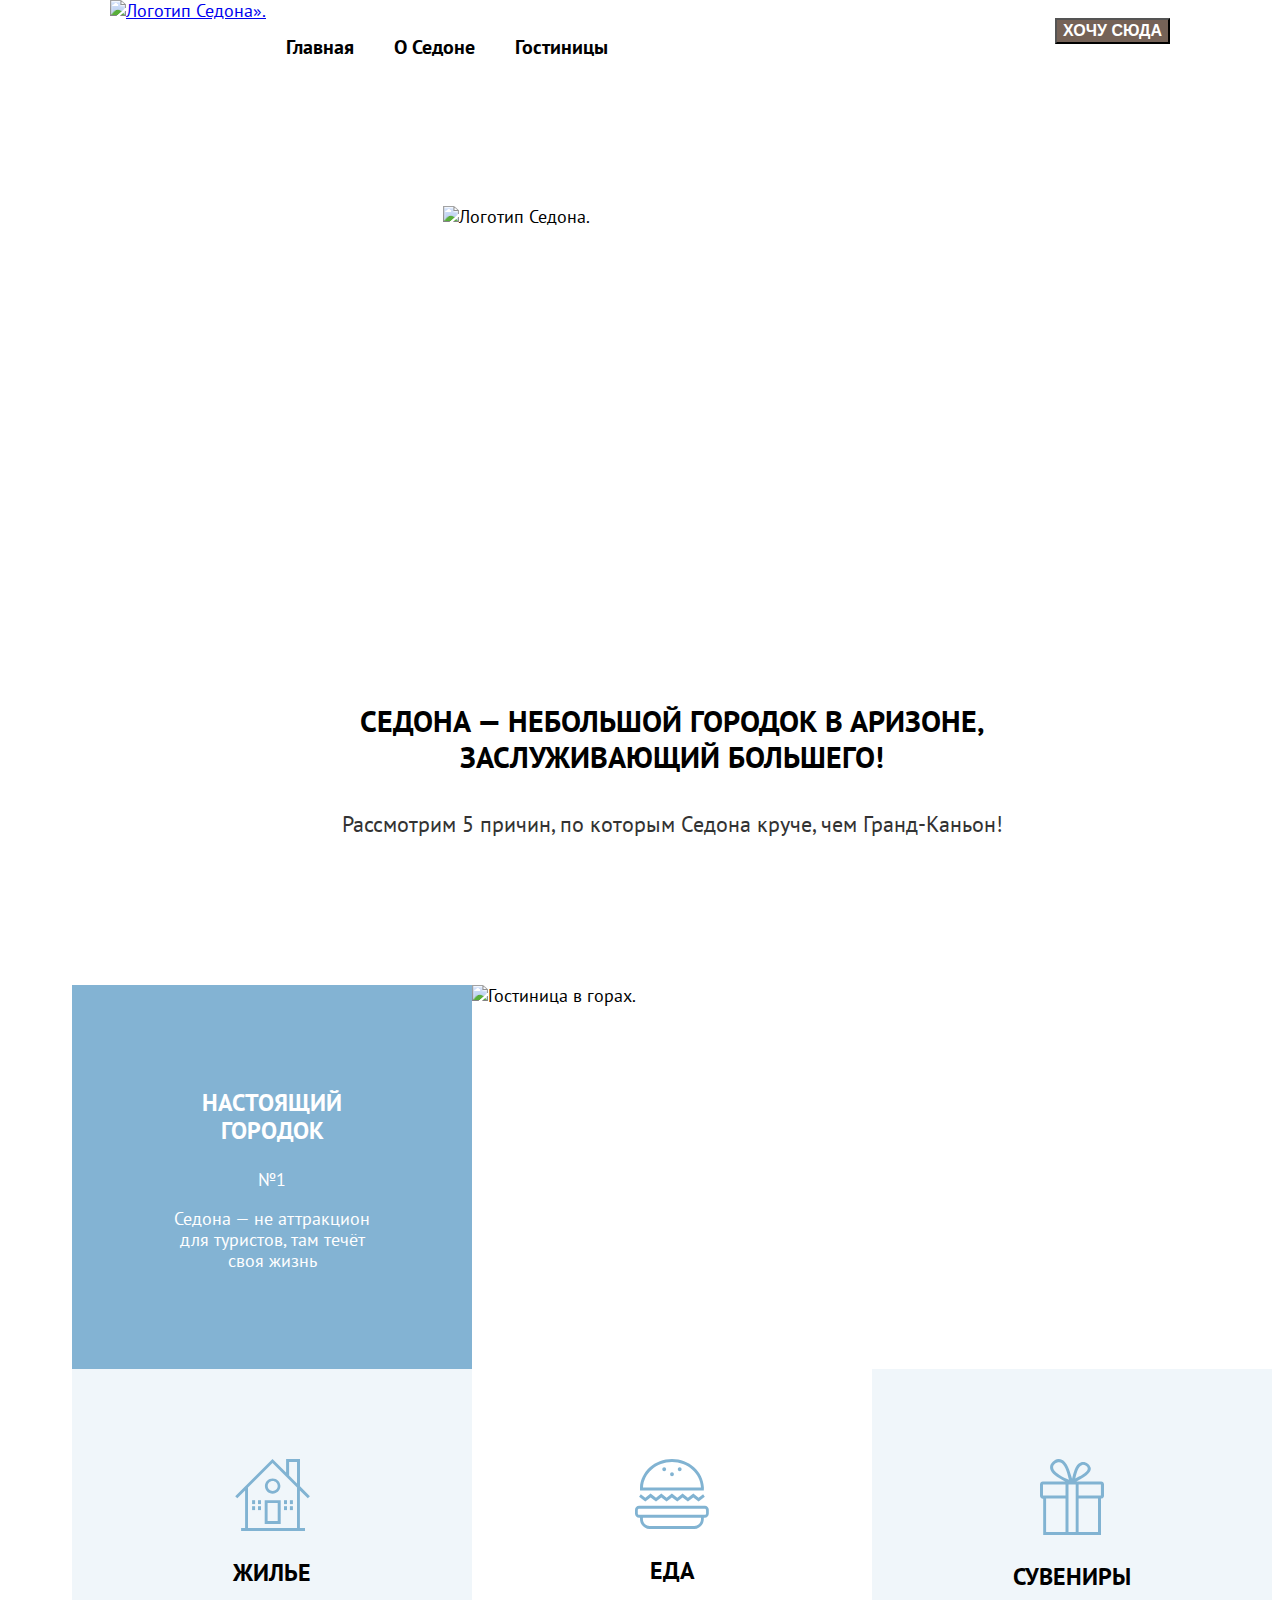
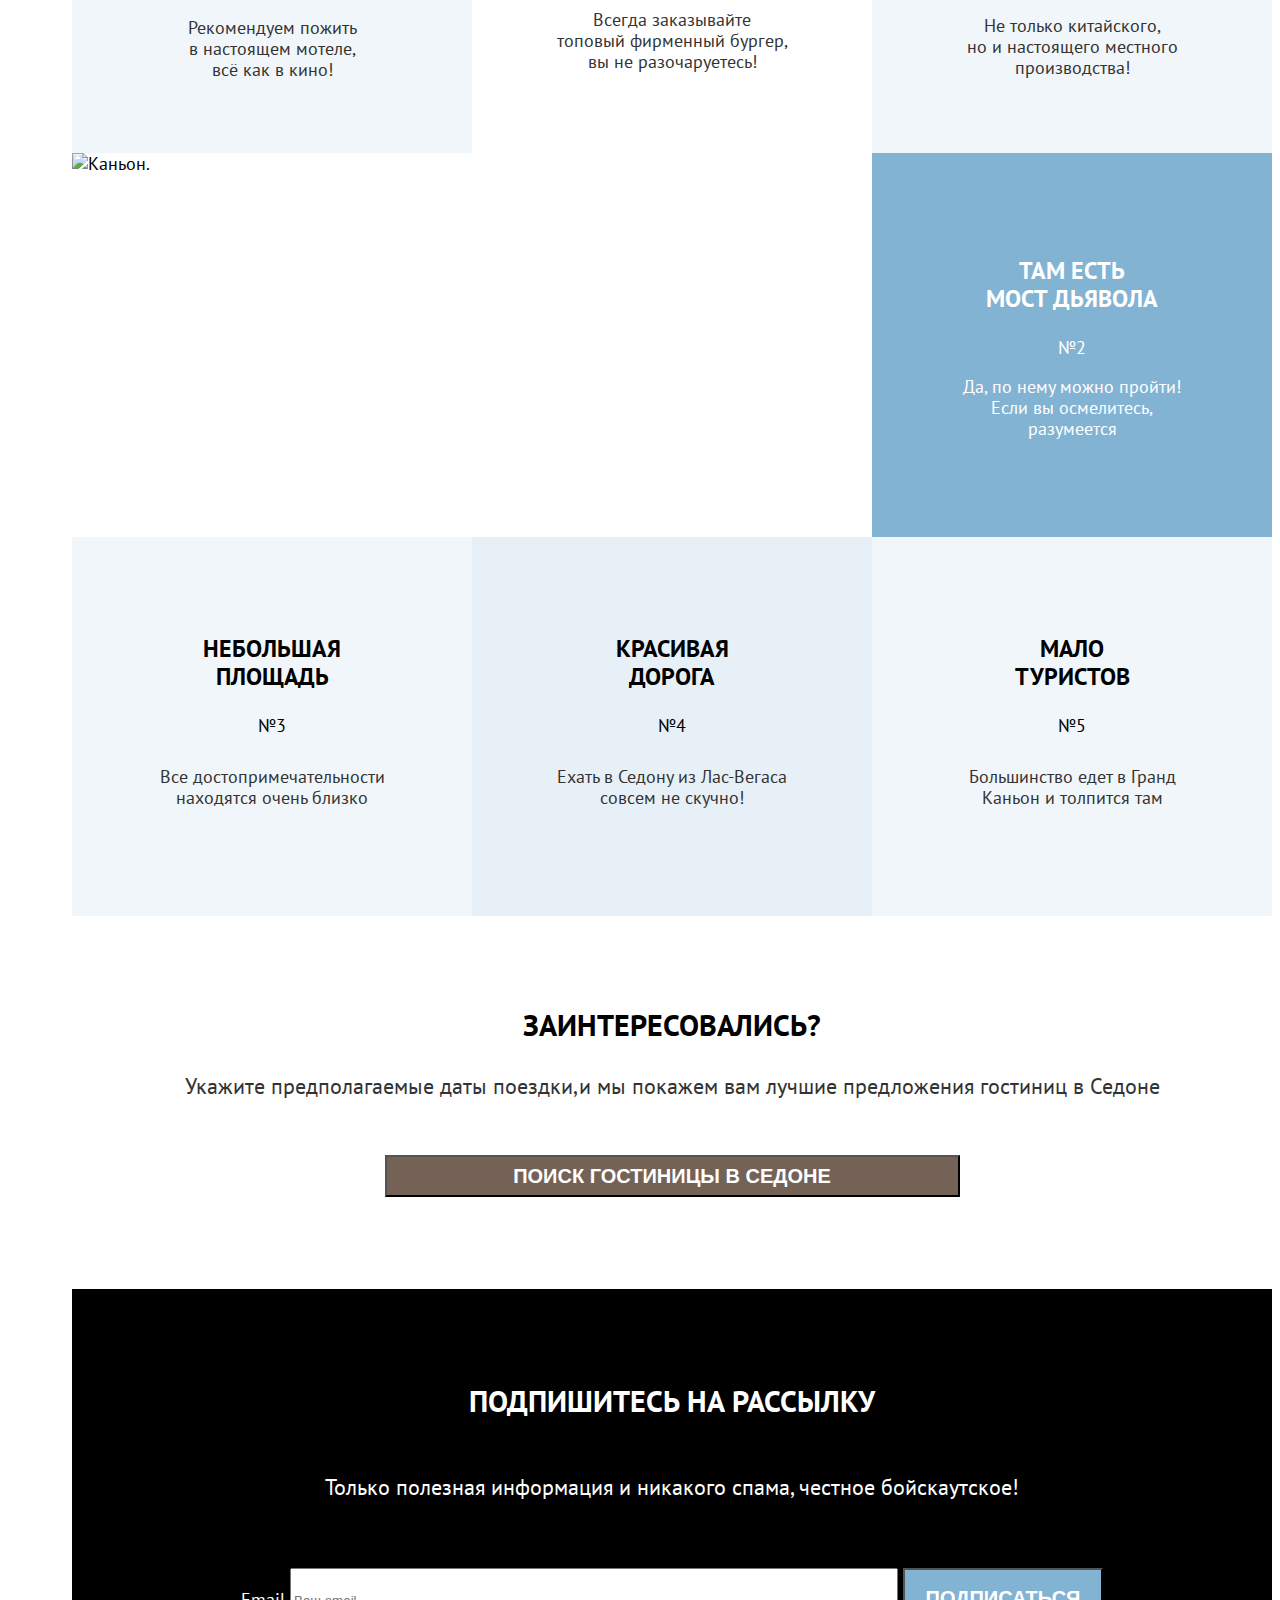
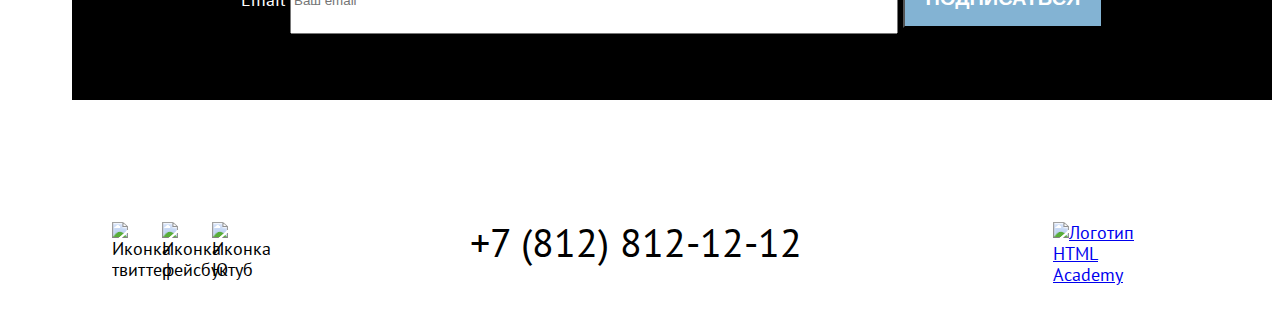
==== commit c77c805d: "Правка главной странице" ====
--- a/index.html
+++ b/index.html
@@ -51,11 +51,7 @@
         <h2 class="main-index-title">Седона — небольшой городок в Аризоне, заслуживающий большего!</h2>
         <p class="main-index-description">Рассмотрим 5 причин, по которым Седона круче, чем Гранд-Каньон!</p>
       </section>
-
       <!-- ПРЕИМУЩЕСТВО-->
-
-
-
       <section class="advantages">
         <h2 class="visually-hidden">Преимущества</h2>
     <div class="promo-tape">
@@ -67,51 +63,54 @@
         <img class="long" src="images/photo-1-advantages.jpg" width="800" height="384" alt="Гостиница в горах.">
     </div>
 
+    <ul class="advantages-list-icon">
+      <li class="advanfates-item-icon">
+        <img class="icon" src="/images/icon-1.svg" width="75" height="72" alt="Дом">
+        <h3 class="advanfates-title-icon">Жилье</h3>
+        <p class="advanfates-description">Рекомендуем пожить<br>в настоящем мотеле,<br>всё как в кино!</p>
+      </li>
+      <li class="advanfates-item-icon">
+        <img class="icon" src="/images/icon-2.svg" width="74" height="70" alt="Еда">
+        <h3 class="advanfates-title-icon">Еда</h3>
+        <p class="advanfates-description-icon">Всегда заказывайте<br>топовый фирменный бургер,<br>вы не разочаруетесь!</p>
+      </li>
+      <li class="advanfates-item-icon">
+        <img class="icon" src="/images/icon-3.svg" width="64" height="76" alt="Сувенир">
+        <h3 class="advanfates-title-icon">Сувениры</h3>
+        <p class="advanfates-description-icon">Не только китайского,<br>но и настоящего местного<br>производства!</p>
+      </li>
+    </ul>
+    <div class="promo-tape">
+      <img class="long" src="images/photo-2-advantages.jpg" width="800" height="384" alt="Каньон.">
+      <div class="promo-tape-left">
+      <h3 class="promo-tape-title">Там есть<br>мост дьявола</h3>
+      <span class="numbers">№2</span>
+      <p class="promo-tape-description">Да, по нему можно пройти!<br>Если вы осмелитесь,<br>разумеется</p>
+    </div>
+    </div>
 
-
-      <img class="long" src="images/photo-2-advantages.jpg" width="800" height="384" alt="Каньон.">
-      <span class="numbers">№2</span>
-      <h3 class="advanfates-title">Там есть мост дьявола</h3>
-      <p class="advanfates-description">Да, по нему можно пройти! Если вы осмелитесь, разумеется</p>
-
-
-        <ul class="advantages-list">
+    <ul class="advantages-list">
           <li class="advanfates-item">
-            <h3 class="advanfates-title">Небольшая площадь</h3>
+            <h3 class="advanfates-title">Небольшая<br>площадь</h3>
             <span class="numbers">№3</span>
-            <p class="advanfates-description">Рекомендуем пожить в настоящем мотеле, всё как в кино!</p>
+            <p class="advanfates-description">Все достопримечательности<br>находятся очень близко</p>
           </li>
           <li class="advanfates-item">
-            <h3 class="advanfates-title">Красивая дорога</h3>
+            <h3 class="advanfates-title">Красивая<br>дорога</h3>
             <span class="numbers">№4</span>
-            <p class="advanfates-description">Ехать в Седону из Лас-Вегаса совсем не скучно!</p>
+            <p class="advanfates-description">Ехать в Седону из Лас-Вегаса<br>совсем не скучно!</p>
           </li>
           <li class="advanfates-item">
-            <h3 class="advanfates-title">Мало туристов</h3>
+            <h3 class="advanfates-title">Мало<br>туристов</h3>
             <span class="numbers">№5</span>
-            <p class="advanfates-description">Большинство едет в Гранд Каньон и толпится там</p>
+            <p class="advanfates-description">Большинство едет в Гранд<br>Каньон и толпится там</p>
           </li>
-        </ul>
-        <ul class="advantages-list-icon">
-          <li class="advanfates-item-icon">
-            <p class="icon-home"></p>
-            <h3 class="advanfates-title-icon">Жилье</h3>
-            <p class="advanfates-description">Рекомендуем пожить в настоящем мотеле, всё как в кино!</p>
-          </li>
-          <li class="advanfates-item-icon">
-            <h3 class="advanfates-title-icon">Еда</h3>
-            <p class="advanfates-description-icon">Всегда заказывайте топовый фирменный бургер, вы не разочаруетесь!</p>
-          </li>
-          <li class="advanfates-item-icon">
-            <h3 class="advanfates-title-icon">Сувениры</h3>
-            <p class="advanfates-description-icon">Не только китайского, но и настоящего местного производства!</p>
-          </li>
-        </ul>
+    </ul>
       </section>
       <section class="hotel-search">
         <h2 class="visually-hidden">Поиск гостиницы</h2>
         <h3 class="hotel-search-title">Заинтересовались?</h3>
-        <p class="hotel-search-description">Укажите предполагаемые даты поездки, и мы покажем вам лучшие предложения
+        <p class="hotel-search-description">Укажите предполагаемые даты поездки,и мы покажем вам лучшие предложения
           гостиниц в Седоне</p>
         <button class="button-search">ПОИСК ГОСТИНИЦЫ В СЕДОНЕ</button>
       </section>
--- a/styles/styles.css
+++ b/styles/styles.css
@@ -53,9 +53,9 @@
 
 .button-search {
   width: 575px;
-  margin: auto;
+  margin: 0 auto;
   margin-top: 56px;
-  margin-bottom: 94px;
+  margin-bottom: 92px;
   background: #756257;
   color: #FFFFFF;
   font-weight: 700;
@@ -278,13 +278,42 @@
 }
 .advantages-list {
   display: flex;
-  flex-wrap: wrap;
   justify-content: center;
   margin: 0;
   padding: 0;
   text-align: center;
   color: #000000;
   list-style-type: none;
+}
+.advanfates-item {
+    background-color: rgba(131, 179, 211, 0.2);
+    width: 400px;
+}
+
+.advanfates-item:nth-child(odd) {
+    background-color:rgba(131, 179, 211, 0.12);
+}
+.advanfates-title {
+margin-top: 98px;
+font-family: PT Sans;
+font-style: normal;
+font-weight: bold;
+font-size: 24px;
+line-height: 28px;
+text-align: center;
+text-transform: uppercase;
+}
+
+.advanfates-description {
+font-family: PT Sans;
+margin-top: 30px;
+margin-bottom: 108px;
+color: #333333;
+font-style: normal;
+font-weight: normal;
+font-size: 18px;
+line-height: 21px;
+text-align: center;
 }
 
 
@@ -295,10 +324,9 @@
   padding: 10px;
 }
 
-.icon-home {
-  background-image: url(../images/icon-1.svg);
-}
-
+.icon {
+    margin-top: 90px;
+}
 .advantages-list-icon {
   display: flex;
   justify-content: space-between;
@@ -306,15 +334,16 @@
   height: 384px;
   margin: 0;
   padding: 0;
-  background-color: #83B3D31F;
   color: #000000;
   text-align: center;
   list-style-type: none;
 }
-
+.advanfates-item-icon:nth-child(odd) {
+    background-color:#83B3D31F;
+}
 .advanfates-title-icon {
   width: 400px;
-  margin-top: 184px;
+  margin-top: 24px;
   font-size: 24px;
   line-height: 28px;
   font-weight: 700;
@@ -323,7 +352,6 @@
 
 .advanfates-description-icon {
   color: #333333;
-  margin-top: 20px;
   margin-bottom: 80px;
   font-weight: 400;
   font-size: 18px;
@@ -335,7 +363,6 @@
   display: flex;
   flex-direction: column;
   width: 1200px;
-  height: 417px;
   background-color: #FFFFFF;
   color: #000000;
   text-align: center;
@@ -352,8 +379,8 @@
 
 .hotel-search-description {
   font-weight: 400;
+  margin: 0 auto;
   margin-top: 30px;
-  margin-bottom: 56px;
   font-size: 22px;
   line-height: 26px;
   color: #333333;
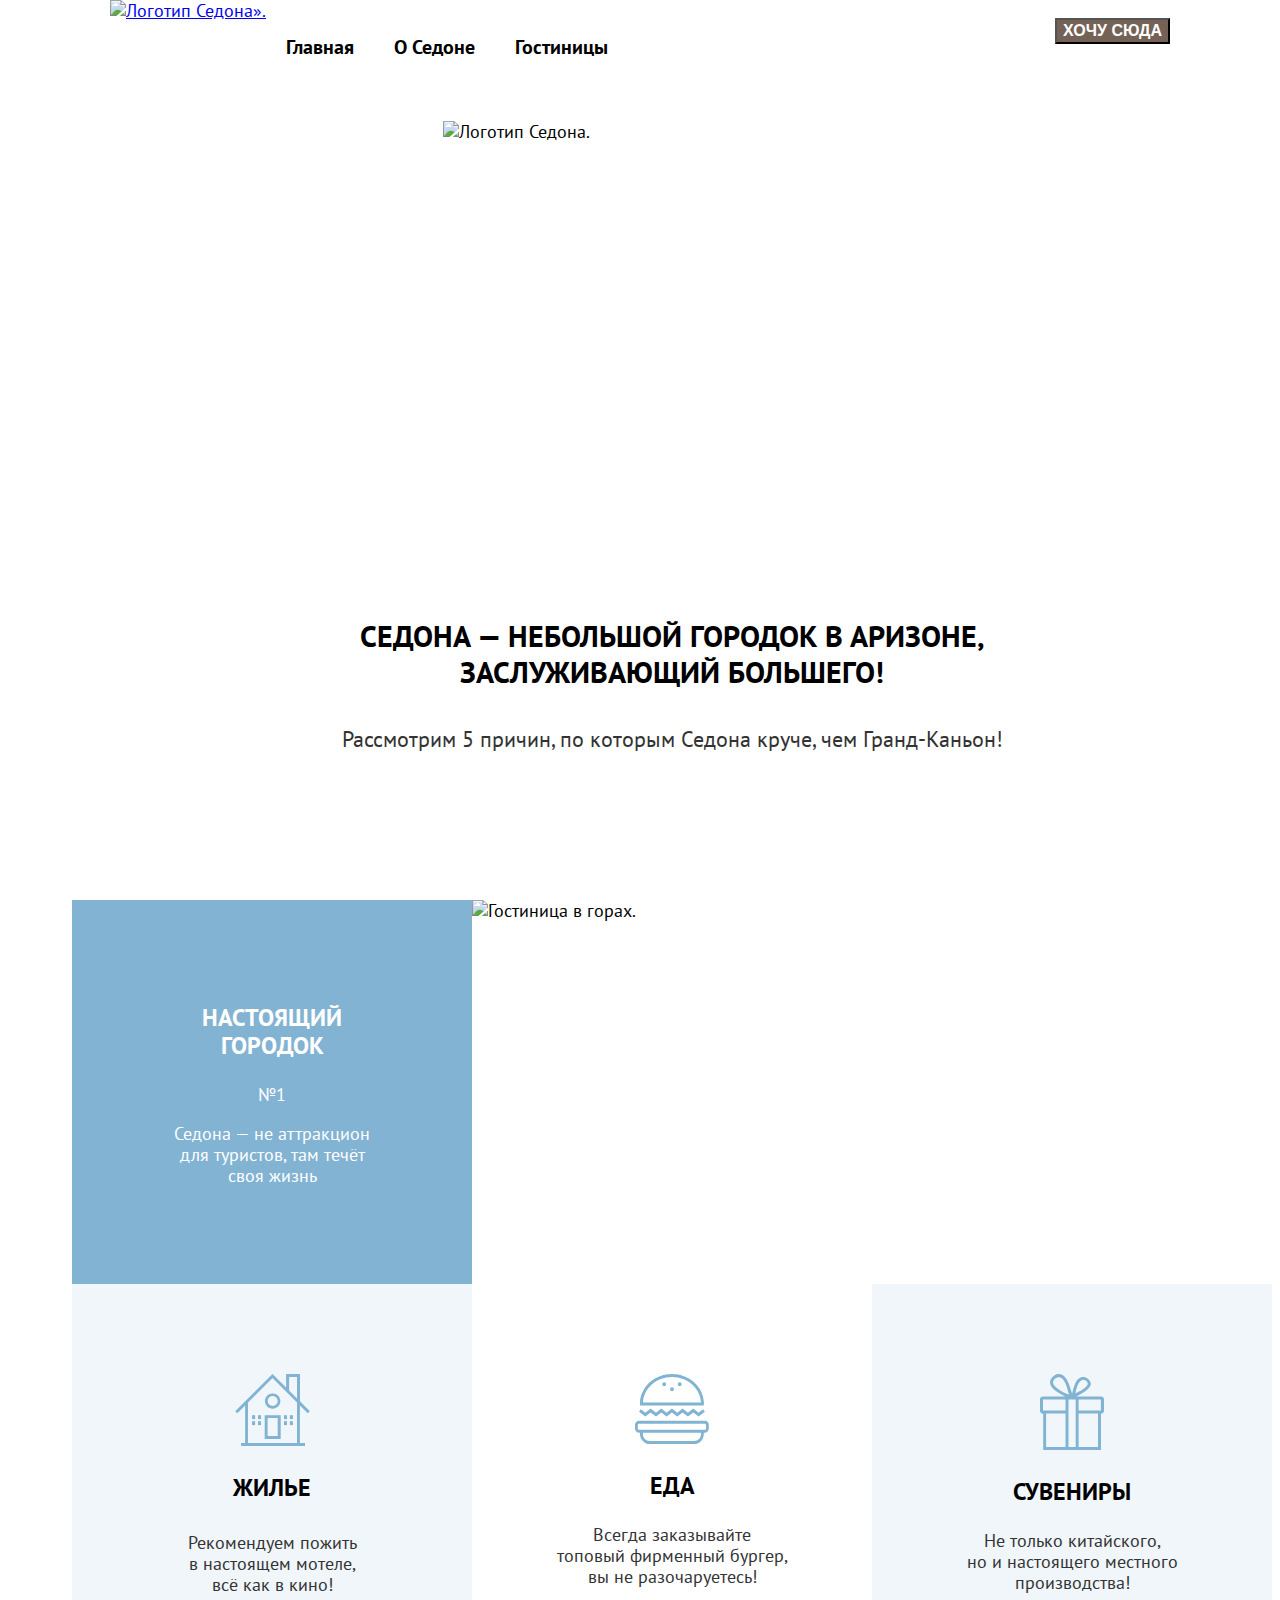
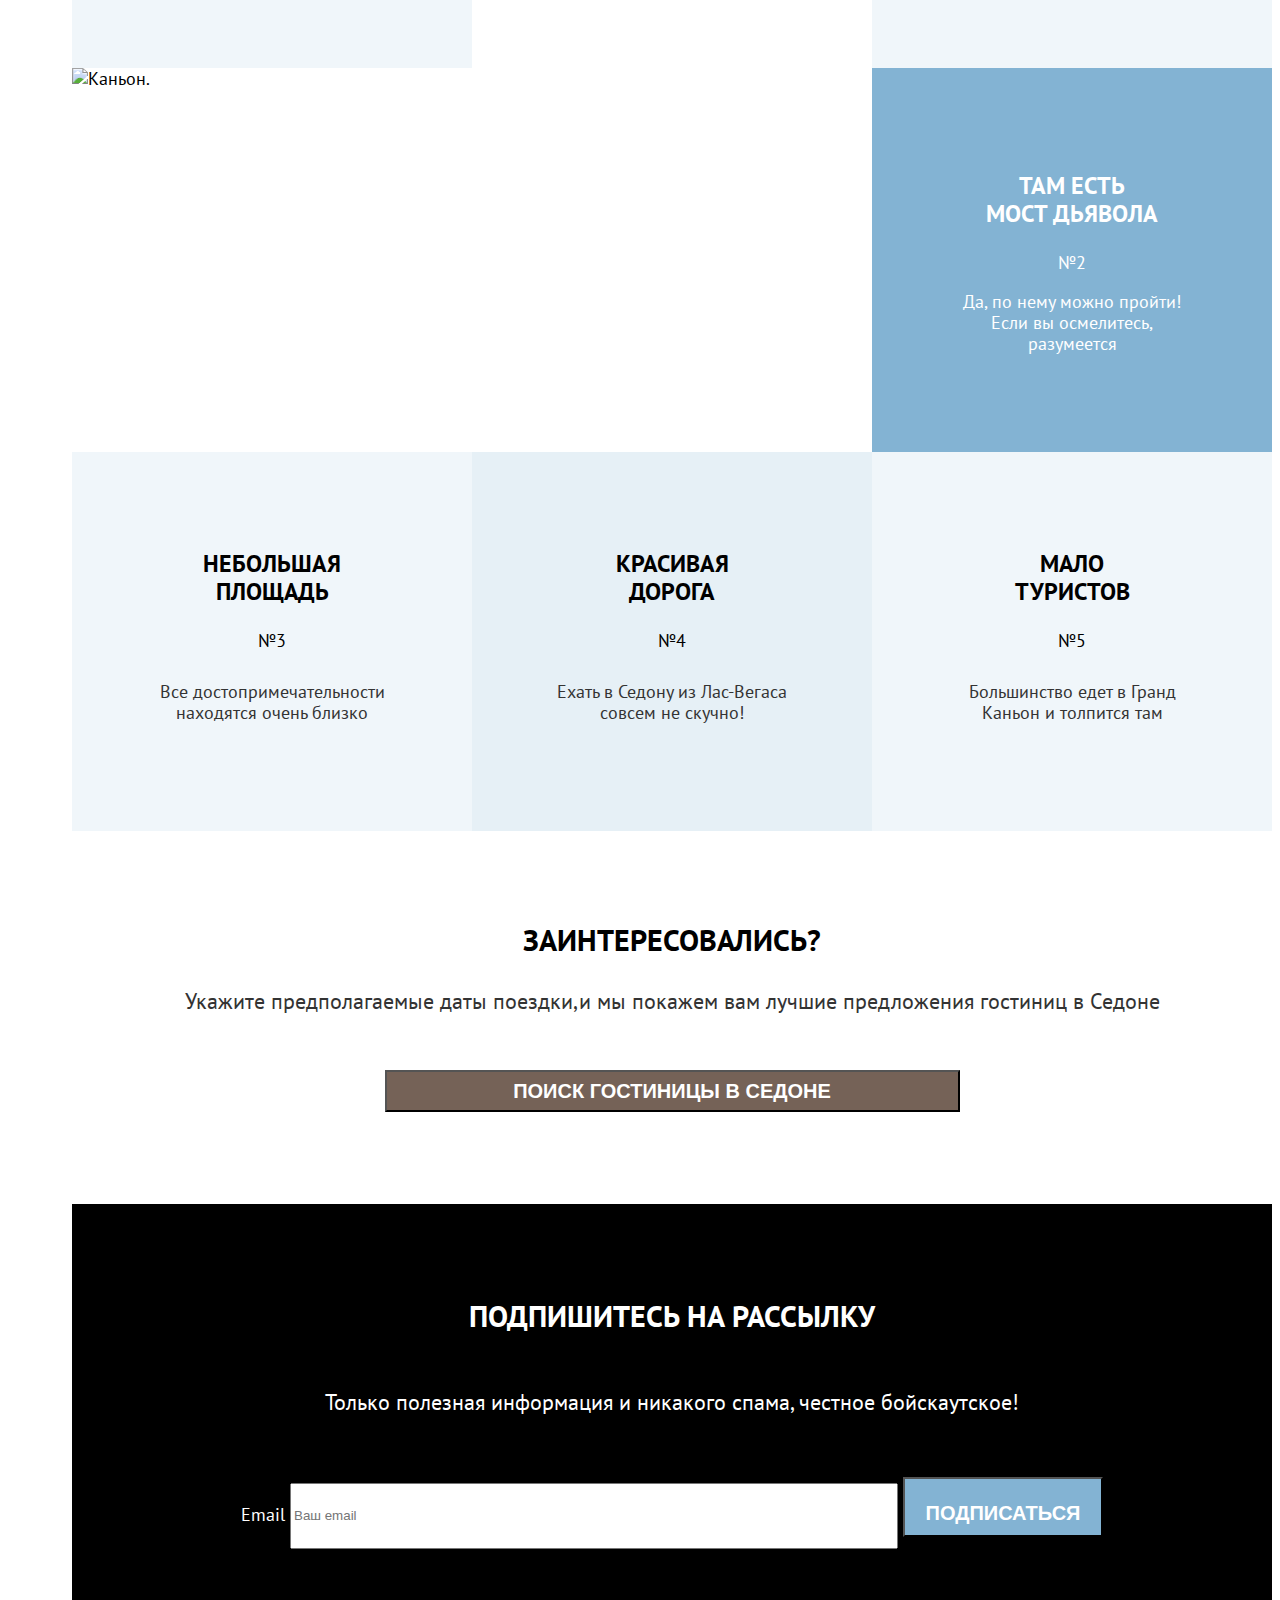
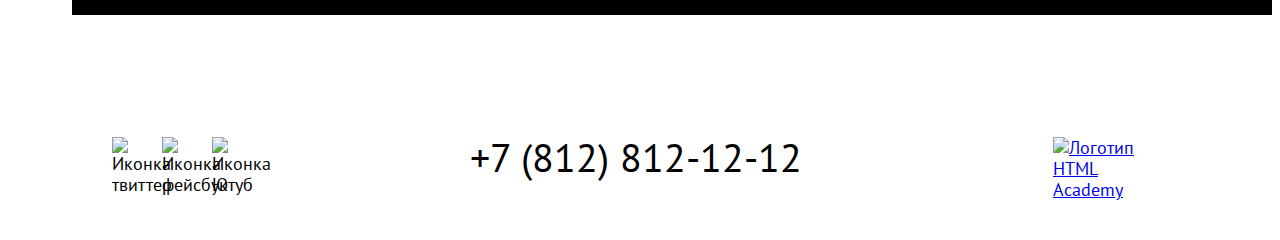
==== commit 71569850: "Разметка шапки" ====
--- a/index.html
+++ b/index.html
@@ -15,10 +15,10 @@
         </a>
         <ul class="navigation-list">
           <li class="navigation-item">
-            <a class="navigation-link" href="about.html">Главная</a>
+            <a class="navigation-link" href="#">Главная</a>
           </li>
           <li class="navigation-item">
-            <a class="navigation-link" href="about.html">О Седоне</a>
+            <a class="navigation-link" href="#">О Седоне</a>
           </li>
           <li class="navigation-item">
             <a class="navigation-link" href="catalog.html">Гостиницы</a>
@@ -65,17 +65,17 @@
 
     <ul class="advantages-list-icon">
       <li class="advanfates-item-icon">
-        <img class="icon" src="/images/icon-1.svg" width="75" height="72" alt="Дом">
+        <img class="icon" src="/images/icon-1.svg" width="75" height="72" alt="Дом.">
         <h3 class="advanfates-title-icon">Жилье</h3>
         <p class="advanfates-description">Рекомендуем пожить<br>в настоящем мотеле,<br>всё как в кино!</p>
       </li>
       <li class="advanfates-item-icon">
-        <img class="icon" src="/images/icon-2.svg" width="74" height="70" alt="Еда">
+        <img class="icon" src="/images/icon-2.svg" width="74" height="70" alt="Еда.">
         <h3 class="advanfates-title-icon">Еда</h3>
         <p class="advanfates-description-icon">Всегда заказывайте<br>топовый фирменный бургер,<br>вы не разочаруетесь!</p>
       </li>
       <li class="advanfates-item-icon">
-        <img class="icon" src="/images/icon-3.svg" width="64" height="76" alt="Сувенир">
+        <img class="icon" src="/images/icon-3.svg" width="64" height="76" alt="Сувенир.">
         <h3 class="advanfates-title-icon">Сувениры</h3>
         <p class="advanfates-description-icon">Не только китайского,<br>но и настоящего местного<br>производства!</p>
       </li>
@@ -123,7 +123,7 @@
           <input class="field" placeholder="Ваш email" type="email" name="newsletter-email" id="newsletter-email"
             required>
           <button class="newsletter-button" type="submit">
-            <span class="subscribe">Подписаться</span>
+            <p class="subscribe">Подписаться</p>
           </button>
         </form>
       </section>
--- a/styles/styles.css
+++ b/styles/styles.css
@@ -171,6 +171,7 @@
 .page-header {
   display: flex;
   width: 1060px;
+  height: 70px;
   margin: 0 auto;
 }
 
@@ -225,7 +226,6 @@
 
 .main-container {
   flex-grow: 1;
-  padding-top: 51px;
   padding-bottom: 82px;
 }
 
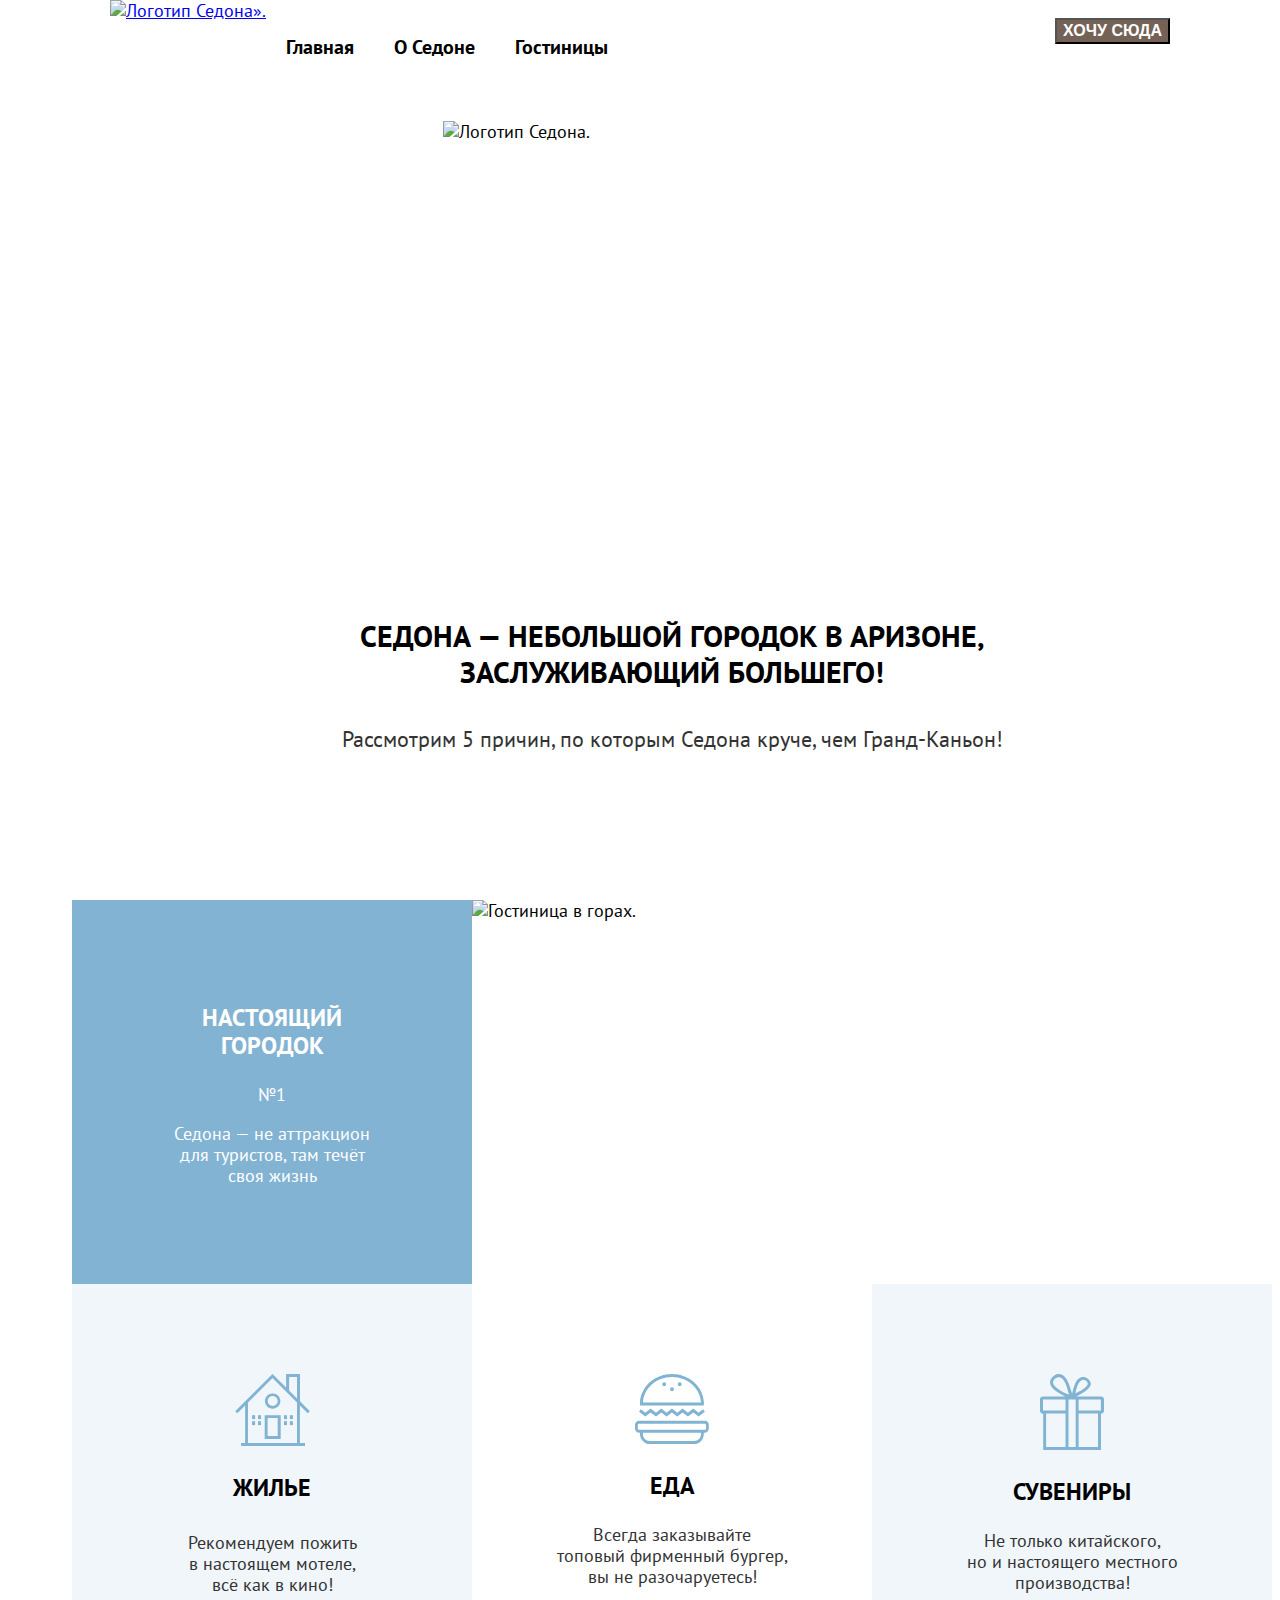
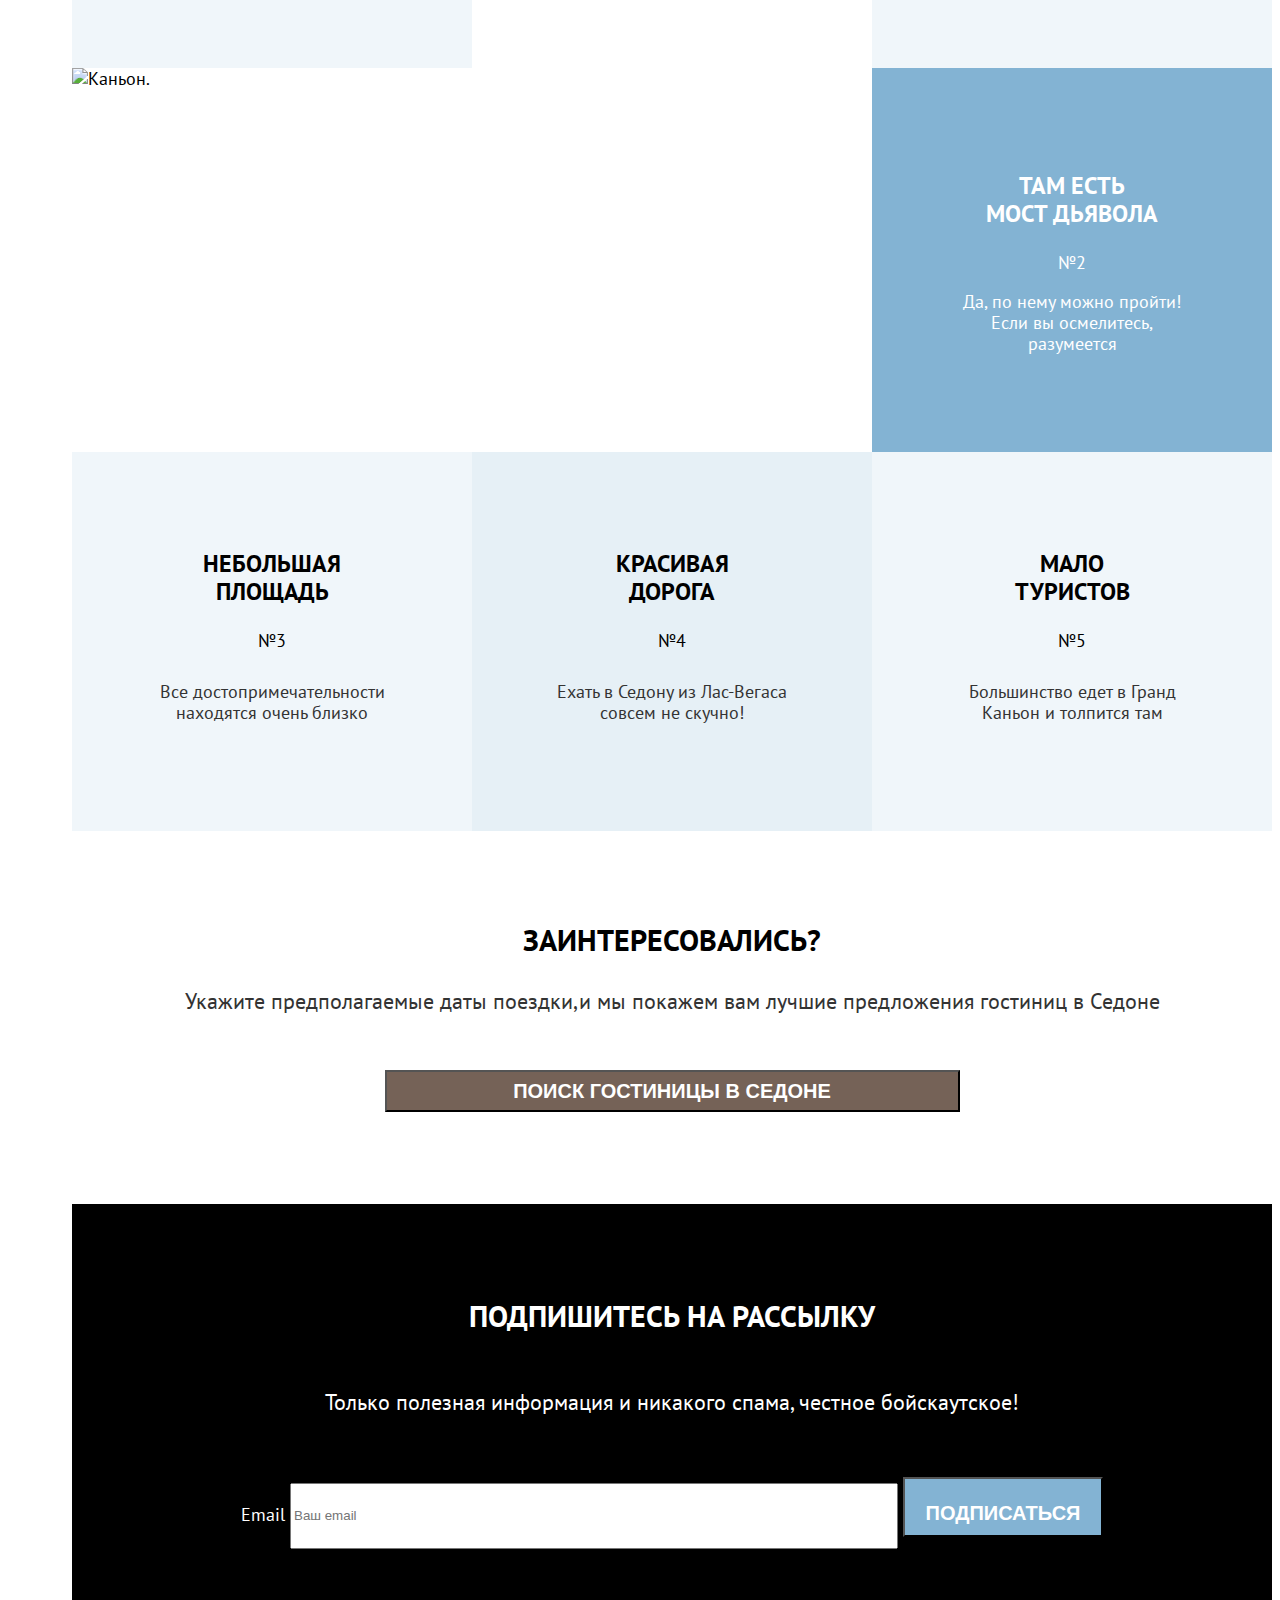
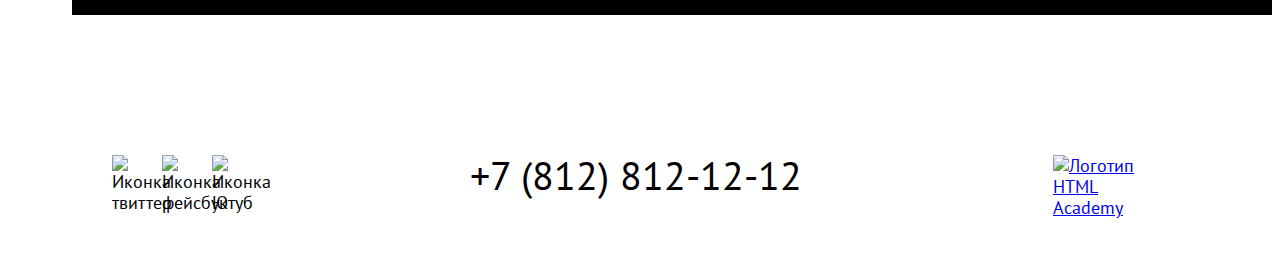
==== commit 719e5178: "Правки страниц" ====
--- a/index.html
+++ b/index.html
@@ -9,37 +9,37 @@
 
 <body>
   <header class="page-header">
-      <nav class="navigation">
-        <a class="navigation-logo" href="#">
-          <img class="page-header-logo" alt="Логотип Седона»." src="images/logo.svg" width="139" height="70">
-        </a>
-        <ul class="navigation-list">
-          <li class="navigation-item">
-            <a class="navigation-link" href="#">Главная</a>
-          </li>
-          <li class="navigation-item">
-            <a class="navigation-link" href="#">О Седоне</a>
-          </li>
-          <li class="navigation-item">
-            <a class="navigation-link" href="catalog.html">Гостиницы</a>
-          </li>
-        </ul>
-        <ul class="user-list">
-          <li class="user-item">
-            <a class="navigation-link" href="#">
-              <span class="visually-hidden">Поиск</span>
-            </a>
-          </li>
-          <li class="user-item">
-            <a class="navigation-link" href="#">
-              <span class="visually-hidden"> Нравится</span>
-            </a>
-          </li>
-          <li class="user-item">
-            <button class="button-user-link">Хочу сюда</button>
-          </li>
-        </ul>
-      </nav>
+    <nav class="navigation">
+      <a class="navigation-logo" href="#">
+        <img class="page-header-logo" alt="Логотип Седона»." src="images/logo.svg" width="139" height="70">
+      </a>
+      <ul class="navigation-list">
+        <li class="navigation-item">
+          <a class="navigation-link" href="#">Главная</a>
+        </li>
+        <li class="navigation-item">
+          <a class="navigation-link" href="#">О Седоне</a>
+        </li>
+        <li class="navigation-item">
+          <a class="navigation-link" href="catalog.html">Гостиницы</a>
+        </li>
+      </ul>
+      <ul class="user-list">
+        <li class="user-item">
+          <a class="navigation-link" href="#">
+            <span class="visually-hidden">Поиск</span>
+          </a>
+        </li>
+        <li class="user-item">
+          <a class="navigation-link" href="#">
+            <span class="visually-hidden"> Нравится</span>
+          </a>
+        </li>
+        <li class="user-item">
+          <button class="button-user-link">Хочу сюда</button>
+        </li>
+      </ul>
+    </nav>
   </header>
   <main class="main-container main-index">
     <div class="page-container">
@@ -54,42 +54,44 @@
       <!-- ПРЕИМУЩЕСТВО-->
       <section class="advantages">
         <h2 class="visually-hidden">Преимущества</h2>
-    <div class="promo-tape">
-      <div class="promo-tape-left">
-        <h3 class="promo-tape-title">Настоящий<br>городок</h3>
-        <span class="numbers">№1</span>
-        <p class="promo-tape-description">Седона — не аттракцион<br>для туристов, там течёт<br>своя жизнь</p>
-      </div>
-        <img class="long" src="images/photo-1-advantages.jpg" width="800" height="384" alt="Гостиница в горах.">
-    </div>
+        <div class="promo-tape">
+          <div class="promo-tape-left">
+            <h3 class="promo-tape-title">Настоящий<br>городок</h3>
+            <span class="numbers">№1</span>
+            <p class="promo-tape-description">Седона — не аттракцион<br>для туристов, там течёт<br>своя жизнь</p>
+          </div>
+          <img class="long" src="images/photo-1-advantages.jpg" width="800" height="384" alt="Гостиница в горах.">
+        </div>
 
-    <ul class="advantages-list-icon">
-      <li class="advanfates-item-icon">
-        <img class="icon" src="/images/icon-1.svg" width="75" height="72" alt="Дом.">
-        <h3 class="advanfates-title-icon">Жилье</h3>
-        <p class="advanfates-description">Рекомендуем пожить<br>в настоящем мотеле,<br>всё как в кино!</p>
-      </li>
-      <li class="advanfates-item-icon">
-        <img class="icon" src="/images/icon-2.svg" width="74" height="70" alt="Еда.">
-        <h3 class="advanfates-title-icon">Еда</h3>
-        <p class="advanfates-description-icon">Всегда заказывайте<br>топовый фирменный бургер,<br>вы не разочаруетесь!</p>
-      </li>
-      <li class="advanfates-item-icon">
-        <img class="icon" src="/images/icon-3.svg" width="64" height="76" alt="Сувенир.">
-        <h3 class="advanfates-title-icon">Сувениры</h3>
-        <p class="advanfates-description-icon">Не только китайского,<br>но и настоящего местного<br>производства!</p>
-      </li>
-    </ul>
-    <div class="promo-tape">
-      <img class="long" src="images/photo-2-advantages.jpg" width="800" height="384" alt="Каньон.">
-      <div class="promo-tape-left">
-      <h3 class="promo-tape-title">Там есть<br>мост дьявола</h3>
-      <span class="numbers">№2</span>
-      <p class="promo-tape-description">Да, по нему можно пройти!<br>Если вы осмелитесь,<br>разумеется</p>
-    </div>
-    </div>
+        <ul class="advantages-list-icon">
+          <li class="advanfates-item-icon">
+            <img class="icon" src="/images/icon-1.svg" width="75" height="72" alt="Дом.">
+            <h3 class="advanfates-title-icon">Жилье</h3>
+            <p class="advanfates-description">Рекомендуем пожить<br>в настоящем мотеле,<br>всё как в кино!</p>
+          </li>
+          <li class="advanfates-item-icon">
+            <img class="icon" src="/images/icon-2.svg" width="74" height="70" alt="Еда.">
+            <h3 class="advanfates-title-icon">Еда</h3>
+            <p class="advanfates-description-icon">Всегда заказывайте<br>топовый фирменный бургер,<br>вы не
+              разочаруетесь!</p>
+          </li>
+          <li class="advanfates-item-icon">
+            <img class="icon" src="/images/icon-3.svg" width="64" height="76" alt="Сувенир.">
+            <h3 class="advanfates-title-icon">Сувениры</h3>
+            <p class="advanfates-description-icon">Не только китайского,<br>но и настоящего местного<br>производства!
+            </p>
+          </li>
+        </ul>
+        <div class="promo-tape">
+          <img class="long" src="images/photo-2-advantages.jpg" width="800" height="384" alt="Каньон.">
+          <div class="promo-tape-left">
+            <h3 class="promo-tape-title">Там есть<br>мост дьявола</h3>
+            <span class="numbers">№2</span>
+            <p class="promo-tape-description">Да, по нему можно пройти!<br>Если вы осмелитесь,<br>разумеется</p>
+          </div>
+        </div>
 
-    <ul class="advantages-list">
+        <ul class="advantages-list">
           <li class="advanfates-item">
             <h3 class="advanfates-title">Небольшая<br>площадь</h3>
             <span class="numbers">№3</span>
@@ -105,7 +107,7 @@
             <span class="numbers">№5</span>
             <p class="advanfates-description">Большинство едет в Гранд<br>Каньон и толпится там</p>
           </li>
-    </ul>
+        </ul>
       </section>
       <section class="hotel-search">
         <h2 class="visually-hidden">Поиск гостиницы</h2>
--- a/styles/styles.css
+++ b/styles/styles.css
@@ -161,8 +161,9 @@
 }
 
 navigation-logo {
-    width: 138px;
-}
+  width: 138px;
+}
+
 .navigation-user .navigation-link {
   min-width: 16px;
   min-height: 22px;
@@ -226,7 +227,6 @@
 
 .main-container {
   flex-grow: 1;
-  padding-bottom: 82px;
 }
 
 .main-index {
@@ -236,46 +236,47 @@
 }
 
 .promo-tape {
-display: flex;
-}
-
-
-.promo-tape-left{
-   display: flex;
-   flex-direction: column;
-   justify-content: center;
-   width: 400px;
-   background-color: #83B3D3;
-   color: #FFFFFF;
+  display: flex;
+}
+
+
+.promo-tape-left {
+  display: flex;
+  flex-direction: column;
+  justify-content: center;
+  width: 400px;
+  background-color: #83B3D3;
+  color: #FFFFFF;
 }
 
 .promo-tape-title {
-    font-weight: 700;
-    font-size: 24px;
-    text-align: center;
-    line-height: 28px;
-    text-transform: uppercase;
+  font-weight: 700;
+  font-size: 24px;
+  text-align: center;
+  line-height: 28px;
+  text-transform: uppercase;
 }
 
 .promo-tape-description {
 
-    font-family: PT Sans;
-    font-style: normal;
-    font-weight: normal;
-    font-size: 18px;
-    line-height: 21px;
-    text-align: center;
+  font-family: PT Sans;
+  font-style: normal;
+  font-weight: normal;
+  font-size: 18px;
+  line-height: 21px;
+  text-align: center;
 }
 
 .numbers {
-font-family: PT Sans;
-font-style: normal;
-font-weight: normal;
-font-size: 18px;
-line-height: 21px;
-text-align: center;
-text-transform: uppercase;
-}
+  font-family: PT Sans;
+  font-style: normal;
+  font-weight: normal;
+  font-size: 18px;
+  line-height: 21px;
+  text-align: center;
+  text-transform: uppercase;
+}
+
 .advantages-list {
   display: flex;
   justify-content: center;
@@ -285,35 +286,37 @@
   color: #000000;
   list-style-type: none;
 }
+
 .advanfates-item {
-    background-color: rgba(131, 179, 211, 0.2);
-    width: 400px;
+  background-color: rgba(131, 179, 211, 0.2);
+  width: 400px;
 }
 
 .advanfates-item:nth-child(odd) {
-    background-color:rgba(131, 179, 211, 0.12);
-}
+  background-color: rgba(131, 179, 211, 0.12);
+}
+
 .advanfates-title {
-margin-top: 98px;
-font-family: PT Sans;
-font-style: normal;
-font-weight: bold;
-font-size: 24px;
-line-height: 28px;
-text-align: center;
-text-transform: uppercase;
+  margin-top: 98px;
+  font-family: PT Sans;
+  font-style: normal;
+  font-weight: bold;
+  font-size: 24px;
+  line-height: 28px;
+  text-align: center;
+  text-transform: uppercase;
 }
 
 .advanfates-description {
-font-family: PT Sans;
-margin-top: 30px;
-margin-bottom: 108px;
-color: #333333;
-font-style: normal;
-font-weight: normal;
-font-size: 18px;
-line-height: 21px;
-text-align: center;
+  font-family: PT Sans;
+  margin-top: 30px;
+  margin-bottom: 108px;
+  color: #333333;
+  font-style: normal;
+  font-weight: normal;
+  font-size: 18px;
+  line-height: 21px;
+  text-align: center;
 }
 
 
@@ -325,8 +328,9 @@
 }
 
 .icon {
-    margin-top: 90px;
-}
+  margin-top: 90px;
+}
+
 .advantages-list-icon {
   display: flex;
   justify-content: space-between;
@@ -338,9 +342,11 @@
   text-align: center;
   list-style-type: none;
 }
+
 .advanfates-item-icon:nth-child(odd) {
-    background-color:#83B3D31F;
-}
+  background-color: #83B3D31F;
+}
+
 .advanfates-title-icon {
   width: 400px;
   margin-top: 24px;
@@ -403,7 +409,9 @@
 .product-list {
   display: flex;
   flex-wrap: wrap;
-  padding: 10px 72px;
+  justify-content: center;
+  margin: 0 auto;
+  padding: 20px;
   list-style-type: none;
 }
 
@@ -412,42 +420,62 @@
   height: 438px;
 }
 
+.catalog-products {
+  margin-top: 35px;
+  padding: 0;
+}
+
 
 .catalog-filter {
   display: flex;
-  width: 170px;
-  padding-left: 71px;
+}
+
+.catalog-filter-title {
+  margin-left: 50px;
+  padding: 0;
+  font-family: PT Sans;
+  font-style: normal;
+  font-weight: 400;
+  font-size: 20px;
+  line-height: 26px;
+}
+
+.catalog-filter-group {
+  border: 0;
+}
+
+.catalog-filter-list {
+  border: 0;
+  list-style-type: none;
 }
 
 .under-filter {
   display: flex;
-  width: 1200px;
+  width: 1056px;
+  margin: 0 auto;
 
 }
 
 .hotels-found {
   width: 337px;
-  padding-left: 71px;
 }
 
 .inner-header-tittle {
+  margin: 0 auto;
+  margin-left: 70px;
+  padding-top: 35px;
   font-weight: 700;
   font-size: 60px;
   line-height: 78px;
 }
 
 .breadcrumbs-item {
+
   font-weight: 400;
   font-size: 16px;
   line-height: 21px
 }
 
-.catalog-filter-title {
-  font-weight: 400;
-  font-size: 20px;
-  line-height: 26px;
-}
-
 .control-imput {
   font-weight: 400;
   font-size: 18px;
@@ -482,13 +510,21 @@
 }
 
 
-.hotels-found {
+.hotels-found-title {
+  width: 338px;
+  margin-top: 50px;
   color: #000000;
   background-color: #FFFFFF;
   font-weight: 700;
   font-size: 30px;
   line-height: 39px;
   text-transform: uppercase;
+}
+
+.sorting-right {
+  display: flex;
+  list-style-type: none;
+  margin: 0 auto;
 }
 
 .sorting-container {
@@ -520,11 +556,10 @@
   color: #FFFFFF;
 }
 
-.newsletter2 {
+.newsletter-catalog {
   display: flex;
   flex-direction: column;
   width: 1200px;
-  height: 411px;
   margin: 0;
   padding: 0;
   background-color: #ffffff;
@@ -542,7 +577,7 @@
   text-transform: uppercase;
 }
 
-.newsletter-title2 {
+.newsletter-catalog-title {
   font-weight: 700;
   margin: 0px;
   font-size: 30px;
@@ -550,6 +585,15 @@
   text-transform: uppercase;
 }
 
+.newsletter-catalog-description {
+  margin-top: 46px;
+  margin-bottom: 0;
+  font-weight: 400;
+  font-size: 22px;
+  line-height: 26px;
+
+}
+
 .subscribe {
   margin-bottom: 94px;
   font-weight: 700;
@@ -564,8 +608,6 @@
   line-height: 26px;
 }
 
-
-
 <--вторая-->.inner-header-tittle {
   margin-bottom: 5px;
 }
@@ -573,9 +615,11 @@
 .breadcrumbs {
   display: flex;
   margin: 0;
-  padding: 0;
-  list-style-type: none;
-}
+  margin-left: 70px;
+  padding: 0;
+  list-style-type: none;
+}
+
 
 .breadcrumbs-link {
   margin-right: 32px;
@@ -595,7 +639,7 @@
   height: 44px;
 }
 
-.sorting-container-page {
+.pagination-container {
   display: flex;
   margin-top: 60px;
   margin-bottom: 73px;
@@ -604,15 +648,15 @@
   background-color: #FFFFFF;
 }
 
+.pagination {
+  display: flex;
+  margin: 0;
+  padding: 0;
+  list-style-type: none;
+}
+
 .pagination-item:not(:last-child) {
-  margin-right: 8px;
-}
-
-.pagination {
-  display: flex;
-  margin: 0;
-  padding: 0;
-  list-style-type: none;
+  margin-left: 8px;
 }
 
 .pagination-link {
@@ -625,6 +669,7 @@
   font-weight: 700;
   color: #ffffff;
   background-color: #83B3D3;
+  text-align: center;
   text-decoration: none;
 }
 
@@ -647,11 +692,13 @@
 .select-control {
   width: 287px;
   height: 48px;
+  margin-left: 192px;
 }
 
 .footer-page {
   padding: 0;
   margin: 40px auto;
+  margin-top: 140px;
 }
 
 .footer-page-container {
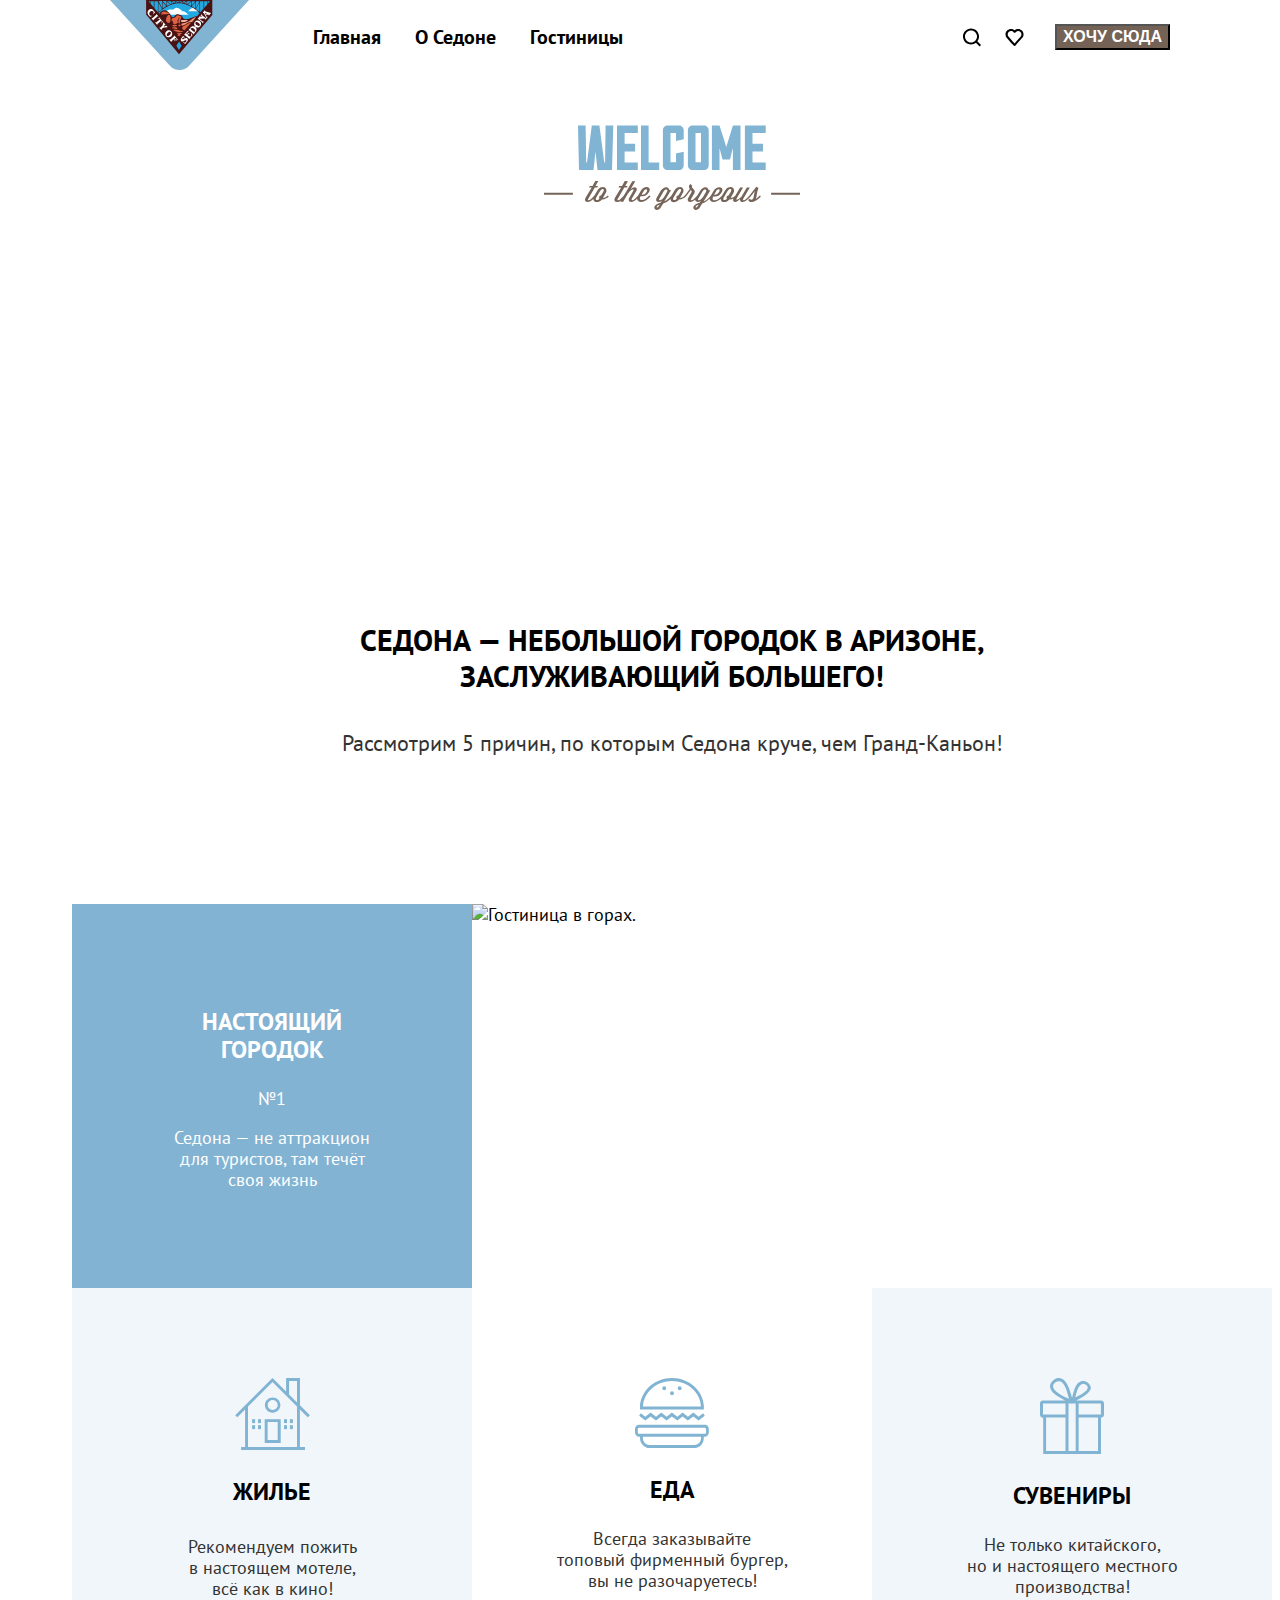
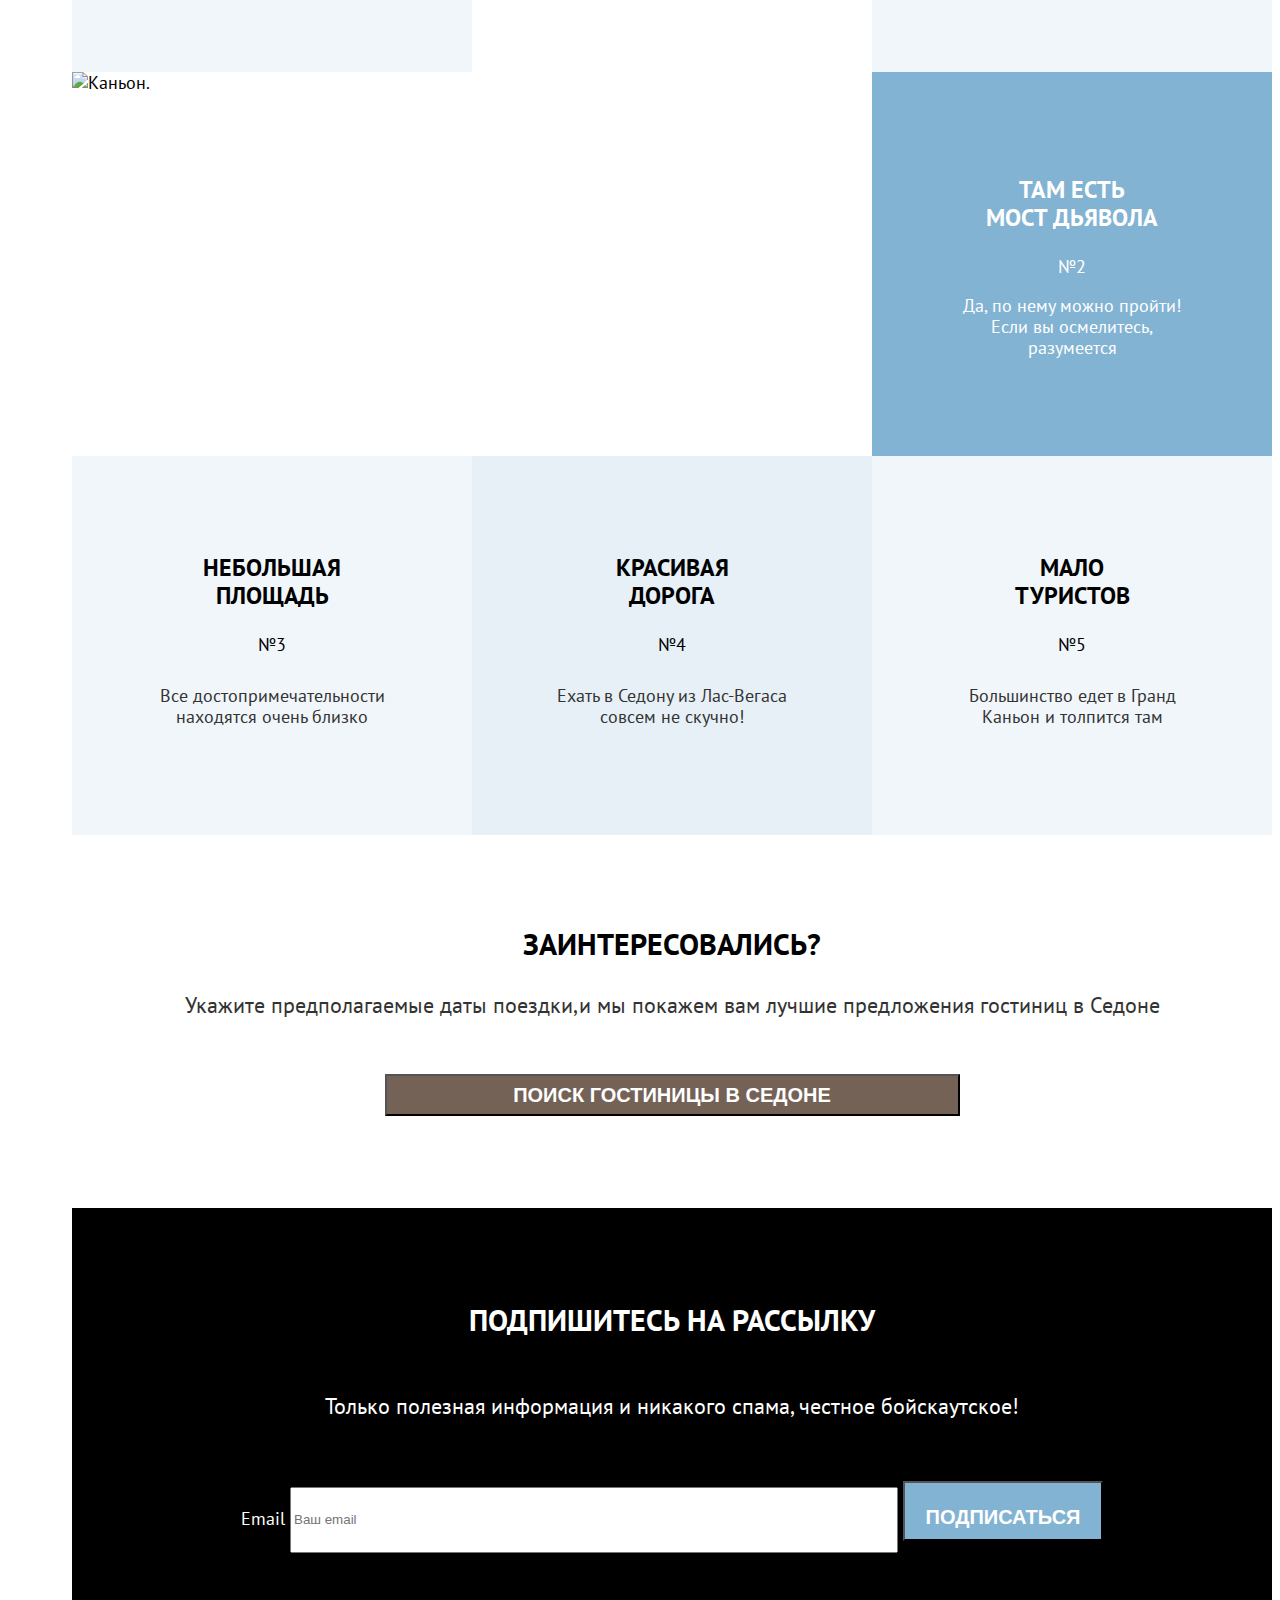
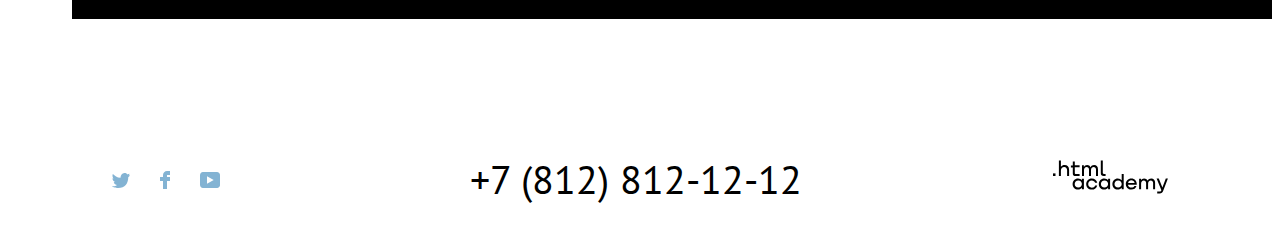
==== commit b83fbe1a: "Верстка мелких деталей" ====
--- a/index.html
+++ b/index.html
@@ -26,12 +26,16 @@
       </ul>
       <ul class="user-list">
         <li class="user-item">
-          <a class="navigation-link" href="#">
+          <a class="navigation-link-icon" href="#">
+            <svg class="navigation-icon" aria-hidden="true" focusable="false" width="20" height="19" viewBox="0 0 20 19" fill="none" xmlns="http://www.w3.org/2000/svg">
+              <path d="m19.026 17.05-3.71-3.7c1.002-1.3 1.704-3 1.704-4.9 0-4.4-3.61-8-8.023-8C4.585.45.975 4.15.975 8.55c0 4.4 3.61 8 8.022 8 1.805 0 3.51-.6 4.914-1.7l3.71 3.7 1.405-1.5Zm-10.029-2.5c-3.309 0-6.017-2.7-6.017-6s2.708-6 6.017-6c3.31 0 6.017 2.7 6.017 6s-2.707 6-6.017 6Z" fill="#000"/></svg>
             <span class="visually-hidden">Поиск</span>
           </a>
         </li>
         <li class="user-item">
-          <a class="navigation-link" href="#">
+          <a class="navigation-link-icon" href="#">
+            <svg class="navigation-icon" aria-hidden="true" focusable="false" width="19" height="17" viewBox="0 0 19 17" fill="none" xmlns="http://www.w3.org/2000/svg">
+              <path d="M9.444 17c-.301 0-.602-.1-.802-.4-5.416-6.1-6.72-7.5-7.02-7.9C.92 7.8.519 6.6.519 5.4c0-3 2.406-5.4 5.515-5.4 1.304 0 2.507.5 3.51 1.3C10.547.5 11.851 0 13.054 0c3.008 0 5.516 2.4 5.516 5.4 0 1.3-.502 2.5-1.304 3.4l-7.02 7.9c-.2.2-.401.3-.802.3ZM3.427 7.5c.3.4 3.51 4 6.117 6.9l6.218-7c.501-.5.702-1.2.702-2 0-1.8-1.505-3.3-3.31-3.3-1.002 0-2.005.5-2.707 1.3-.301.3-.602.4-.903.4-.3 0-.602-.2-.802-.4-.702-.8-1.705-1.3-2.708-1.3-1.805 0-3.31 1.5-3.31 3.3-.1.9.302 1.6.703 2.1-.1 0-.1 0 0 0Z" fill="#000"/></svg>
             <span class="visually-hidden"> Нравится</span>
           </a>
         </li>
@@ -65,18 +69,18 @@
 
         <ul class="advantages-list-icon">
           <li class="advanfates-item-icon">
-            <img class="icon" src="/images/icon-1.svg" width="75" height="72" alt="Дом.">
+            <img class="icon" src="./images/icon-1.svg" width="75" height="72" alt="Дом.">
             <h3 class="advanfates-title-icon">Жилье</h3>
             <p class="advanfates-description">Рекомендуем пожить<br>в настоящем мотеле,<br>всё как в кино!</p>
           </li>
           <li class="advanfates-item-icon">
-            <img class="icon" src="/images/icon-2.svg" width="74" height="70" alt="Еда.">
+            <img class="icon" src="./images/icon-2.svg" width="74" height="70" alt="Еда.">
             <h3 class="advanfates-title-icon">Еда</h3>
             <p class="advanfates-description-icon">Всегда заказывайте<br>топовый фирменный бургер,<br>вы не
               разочаруетесь!</p>
           </li>
           <li class="advanfates-item-icon">
-            <img class="icon" src="/images/icon-3.svg" width="64" height="76" alt="Сувенир.">
+            <img class="icon" src="./images/icon-3.svg" width="64" height="76" alt="Сувенир.">
             <h3 class="advanfates-title-icon">Сувениры</h3>
             <p class="advanfates-description-icon">Не только китайского,<br>но и настоящего местного<br>производства!
             </p>
@@ -137,20 +141,23 @@
         <h2 class="visually-hidden">Социальные сети</h2>
         <ul class="footer-social-list">
           <li class="footer-social-item">
-            <img class="social-icon" src="images/twitter-min.svg" width="18" height="15" alt="Иконка твиттер">
             <a class="button" href="https://twitter.com/htmlacademy_ru">
+            <svg aria-hidden="true" focusable="false" width="18" height="15" viewBox="0 0 18 15" fill="none" xmlns="http://www.w3.org/2000/svg">
+              <path d="M11.6.2c1.8-.5 3.2.3 3.8 1.2.7-.2 1.4-.5 2.1-.7 0 .9-.6 1.5-.9 1.8.7.1 1.4-.6 1.4-.6-.2 1-1.1 1.8-1.7 2C16.1 10.7 13 15.1 5.7 15h-.5c-.4 0-4.4-.5-5.2-1.9 2.4.2 4.1-.4 5-1.2-1-.3-2.9-.4-3.2-2.9.4.1.6.2 1.3.1C1.8 8.3.4 7.5.5 5.3c.3.3 1.1.5 1.4.5C1.1 5.6-.2 2.5.9.9c1.9 1.9 4 3.6 7.6 3.8C8.7 2.3 9.7.8 11.6.2Z" fill="#83B3D3"/></svg>
               <span class="visually-hidden">Твиттер</span>
             </a>
           </li>
           <li class="footer-social-item">
-            <img class="social-icon" src="images/facebook-min.svg" width="10" height="18" alt="Иконка фейсбук">
             <a class="button" href="https://www.facebook.com/htmlacademy">
+            <svg aria-hidden="true" focusable="false" width="10" height="18" viewBox="0 0 10 18" fill="none" xmlns="http://www.w3.org/2000/svg">
+              <path d="M7 0C4.8 0 3 1.8 3 4v2H0v4h3v8h4v-8h3V6H7V4h3V0H7Z" fill="#83B3D3"/></svg>
               <span class="visually-hidden">Фейсбук</span>
             </a>
           </li>
           <li class="footer-social-item">
-            <img class="social-icon" src="images/youtube-min.svg" width="20" height="16" alt="Иконка Ютуб">
             <a class="button" href="https://www.youtube.com/c/HTMLAcademyRUS ">
+            <svg aria-hidden="true" focusable="false" width="20" height="16" viewBox="0 0 20 16" fill="none" xmlns="http://www.w3.org/2000/svg">
+              <path d="M17 0H2.9C1.2 0 0 1.5 0 3.2v9.5C0 14.5 1.2 16 2.9 16h14.3c1.5 0 2.9-1.5 2.9-3.2V3.2C19.9 1.5 18.7 0 17 0ZM7 11.8V4.2L13.7 8 7 11.8Z" fill="#83B3D3"/></svg>
               <span class="visually-hidden">Ютуб</span>
             </a>
           </li>
--- a/styles/styles.css
+++ b/styles/styles.css
@@ -45,6 +45,7 @@
   background-color: #756257;
   color: #FFFFFF;
   font-weight: 700;
+  margin-left: 20px;
   font-size: 16px;
   line-height: 20px;
   text-align: center;
@@ -64,6 +65,8 @@
 }
 
 .button-product-card {
+  width: 140px;
+  padding: 0;
   background-color: #83B3D3;
   color: #FFFFFF;
   font-weight: 700;
@@ -85,16 +88,7 @@
   text-align: center;
 }
 
-.product-card-button-detail {
-  background: #756257;
-  color: #FFFFFF;
-  font-weight: 700;
-  font-size: 16px;
-  line-height: 21px;
-  text-align: center;
-  text-transform: uppercase;
-  text-decoration: none;
-}
+
 
 .buttom-pagination-show-more {
   display: flex;
@@ -127,14 +121,16 @@
 
 .navigation {
   display: flex;
-  width: 1200px;
+  align-items: center;
+  width: 1060px;
   margin: 0 auto;
 }
 
 
 .navigation-link {
+  position: relative;
   display: block;
-  padding: 34px 20px;
+  padding: 20px 17px;
   font-size: 20px;
   line-height: 26px;
   font-weight: 700;
@@ -142,25 +138,40 @@
   text-align: center;
   text-decoration: none;
 }
-
+.navigation-link-icon {
+  position: relative;
+  display: block;
+  padding: 33px 21px;
+  font-size: 20px;
+  line-height: 26px;
+  font-weight: 700;
+  color: black;
+  text-align: center;
+  text-decoration: none;
+}
 .navigation-list {
   display: flex;
   flex-wrap: wrap;
-  width: 366px;
-  margin: 0;
+  width: 466px;
+  margin: 0;
+  margin-left: 47px;
   padding: 0;
   list-style-type: none;
 }
 
 .user-list {
   display: flex;
+  align-items: center;
   flex-wrap: wrap;
   max-width: 250px;
+  margin: 0;
   margin-left: auto;
   list-style-type: none;
 }
 
 navigation-logo {
+  display: flex;
+  align-items: center;
   width: 138px;
 }
 
@@ -168,11 +179,20 @@
   min-width: 16px;
   min-height: 22px;
 }
-
+.navigation-icon {
+  position: absolute;
+  top: 0;
+  right: 0;
+  bottom: 0;
+  left: 0;
+  margin: auto;
+  fill: #000000;
+  
+}
 .page-header {
   display: flex;
+  flex-wrap: wrap;
   width: 1060px;
-  height: 70px;
   margin: 0 auto;
 }
 
@@ -407,86 +427,28 @@
 }
 
 .product-list {
-  display: flex;
-  flex-wrap: wrap;
-  justify-content: center;
-  margin: 0 auto;
+  display: grid;
+  grid-template-columns: 340px 340px 340px;
+  flex-grow: 1;
+  column-gap: 18px;
+  row-gap: 10px;
+  width: 1056px;
+  list-style-type: none;
+  margin: 0 auto;
+  margin-bottom: 34px;
+  margin-top: 26px;
+  padding: 0;
+}
+
+.product-card {
+  display: flex;
+  flex-direction: column;
   padding: 20px;
-  list-style-type: none;
-}
-
-.product-card {
-  width: 340px;
-  height: 438px;
-}
-
-.catalog-products {
-  margin-top: 35px;
-  padding: 0;
-}
-
-
-.catalog-filter {
-  display: flex;
-}
-
-.catalog-filter-title {
-  margin-left: 50px;
-  padding: 0;
-  font-family: PT Sans;
-  font-style: normal;
-  font-weight: 400;
-  font-size: 20px;
-  line-height: 26px;
-}
-
-.catalog-filter-group {
-  border: 0;
-}
-
-.catalog-filter-list {
-  border: 0;
-  list-style-type: none;
-}
-
-.under-filter {
-  display: flex;
-  width: 1056px;
-  margin: 0 auto;
-
-}
-
-.hotels-found {
-  width: 337px;
-}
-
-.inner-header-tittle {
-  margin: 0 auto;
-  margin-left: 70px;
-  padding-top: 35px;
-  font-weight: 700;
-  font-size: 60px;
-  line-height: 78px;
-}
-
-.breadcrumbs-item {
-
-  font-weight: 400;
-  font-size: 16px;
-  line-height: 21px
-}
-
-.control-imput {
-  font-weight: 400;
-  font-size: 18px;
-  line-height: 23px;
-}
-
-.product-card-link {
-  text-decoration: none;
 }
 
 .product-card-title {
+  margin: 0;
+  margin-top: 16px;
   color: #000000;
   background-color: #FFFFFF;
   font-weight: 700;
@@ -494,46 +456,115 @@
   line-height: 31px;
 }
 
+.product-card-content {
+  display: flex;
+  margin-top: 16px;
+  margin-bottom: 16px;
+}
+
 .product-card-frame {
+  width: 132px;
+  margin: 0;
+  margin-right: 25px;
   color: #333333;
-
   font-weight: normal;
   font-size: 18px;
   line-height: 23px;
 }
 
 .product-card-prise {
-  color: #333333;
-  font-weight: 400;
+  margin: 0;
+  font-family: PT Sans;
+  font-style: normal;
+  font-weight: normal;
   font-size: 18px;
   line-height: 23px;
-}
-
-
-.hotels-found-title {
-  width: 338px;
-  margin-top: 50px;
-  color: #000000;
-  background-color: #FFFFFF;
-  font-weight: 700;
-  font-size: 30px;
-  line-height: 39px;
-  text-transform: uppercase;
+  color: #333333;
+}
+
+.product-card-button {
+  display: flex;
+  margin-bottom: 25px;
+}
+
+.product-card-button-detail {
+  width: 132px;
+  margin-right: 25px;
+  background: #756257;
+  color: #FFFFFF;
+  font-weight: 700;
+  font-size: 16px;
+  line-height: 21px;
+  text-align: center;
+  text-transform: uppercase;
+  text-decoration: none;
+}
+
+.catalog-products {
+  margin-top: 35px;
+  padding: 0;
+}
+
+
+.catalog-filter {
+  display: flex;
+  flex-wrap: wrap;
+}
+
+.catalog-filter-title {
+  margin-left: 50px;
+  padding: 0;
+  font-family: PT Sans;
+  font-style: normal;
+  font-weight: 400;
+  font-size: 20px;
+  line-height: 26px;
+}
+
+.catalog-filter-group {
+  border: 0;
+}
+
+.catalog-filter-list {
+  border: 0;
+  list-style-type: none;
+}
+
+.hotels-found {
+  width: 337px;
+}
+
+.inner-header-tittle {
+  margin: 0 auto;
+  margin-left: 70px;
+  padding-top: 35px;
+  font-weight: 700;
+  font-size: 60px;
+  line-height: 78px;
+}
+
+.breadcrumbs-item {
+
+  font-weight: 400;
+  font-size: 16px;
+  line-height: 21px
+}
+
+.control-imput {
+  font-weight: 400;
+  font-size: 18px;
+  line-height: 23px;
+}
+
+.product-card-link {
+  text-decoration: none;
 }
 
 .sorting-right {
   display: flex;
-  list-style-type: none;
-  margin: 0 auto;
-}
-
-.sorting-container {
-  display: flex;
-  color: #FFFFFF;
-  background-color: #83B3D3;
-  font-weight: 700;
-  font-size: 20px;
-  line-height: 26px;
+  flex-wrap: wrap;
+  list-style-type: none;
+  margin: 0 auto;
 }
 
 .pagination-link-pagination-prev-pagination-disabled {
@@ -614,6 +645,7 @@
 
 .breadcrumbs {
   display: flex;
+  flex-wrap: wrap;
   margin: 0;
   margin-left: 70px;
   padding: 0;
@@ -626,12 +658,34 @@
   color: inherit;
 }
 
+.under-filter {
+  display: flex;
+  flex-wrap: wrap;
+  align-items: center;
+  width: 1056px;
+  margin: 0 auto;
+}
+.hotels-found-title {
+  width: 338px;
+  color: #000000;
+  background-color: #FFFFFF;
+  font-weight: 700;
+  font-size: 30px;
+  line-height: 39px;
+  text-transform: uppercase;
+}
+
 .sorting-container {
   display: flex;
-  margin-top: 40px;
-  margin-bottom: 53px;
+  flex-wrap: wrap;
+  align-items: center;
+  margin: 0;
   color: #333333;
   background-color: #FFFFFF;
+  color: #FFFFFF;
+  font-weight: 700;
+  font-size: 20px;
+  line-height: 26px;
 }
 
 .sorting-container .button {
@@ -641,6 +695,7 @@
 
 .pagination-container {
   display: flex;
+  flex-wrap: wrap;
   margin-top: 60px;
   margin-bottom: 73px;
   margin-left: 72px;
@@ -650,6 +705,7 @@
 
 .pagination {
   display: flex;
+  flex-wrap: wrap;
   margin: 0;
   padding: 0;
   list-style-type: none;
@@ -661,6 +717,7 @@
 
 .pagination-link {
   display: block;
+  flex-wrap: wrap;
   box-sizing: border-box;
   width: 55px;
   height: 55px;
@@ -704,6 +761,7 @@
 .footer-page-container {
   display: flex;
   width: 1200px;
+  align-items: center;
   margin: 0 auto;
 }
 
@@ -733,7 +791,6 @@
 
 .footer-social {
   width: 107px;
-  height: 18;
   padding-left: 72px;
 }
 
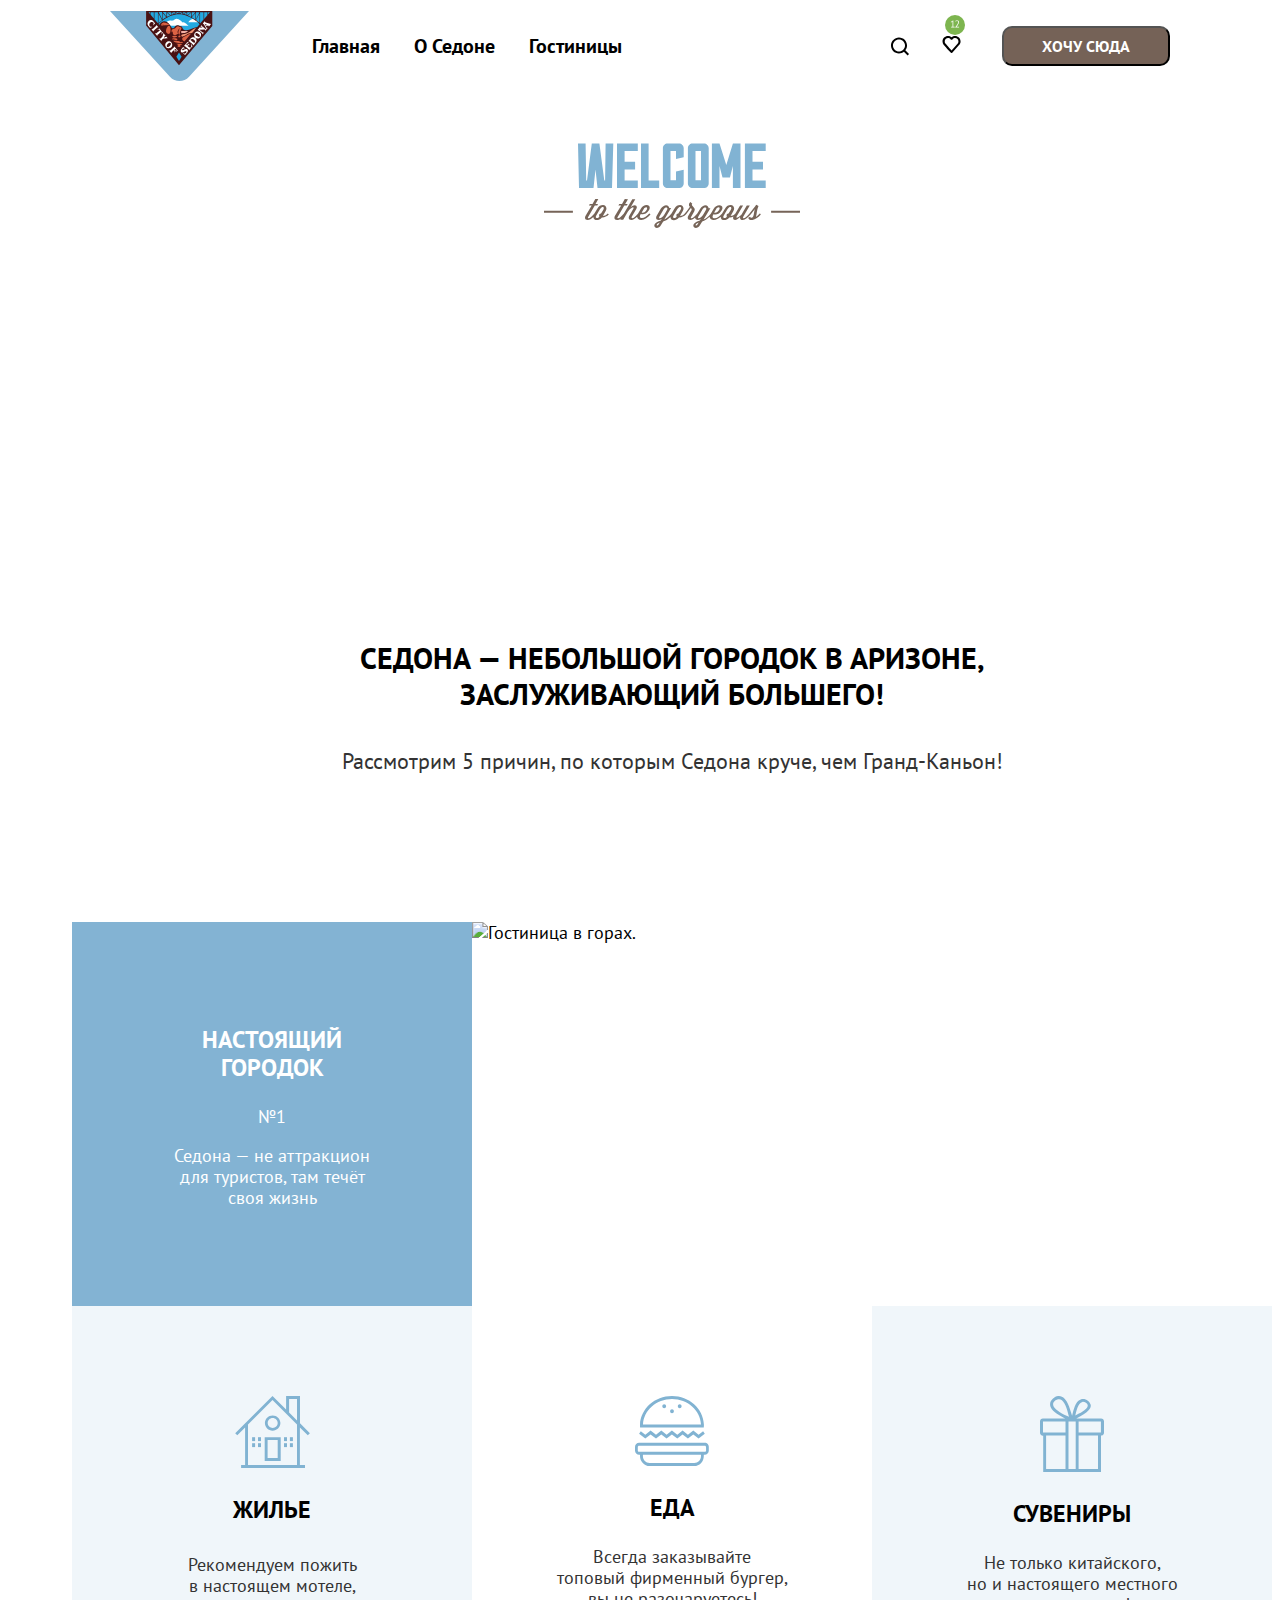
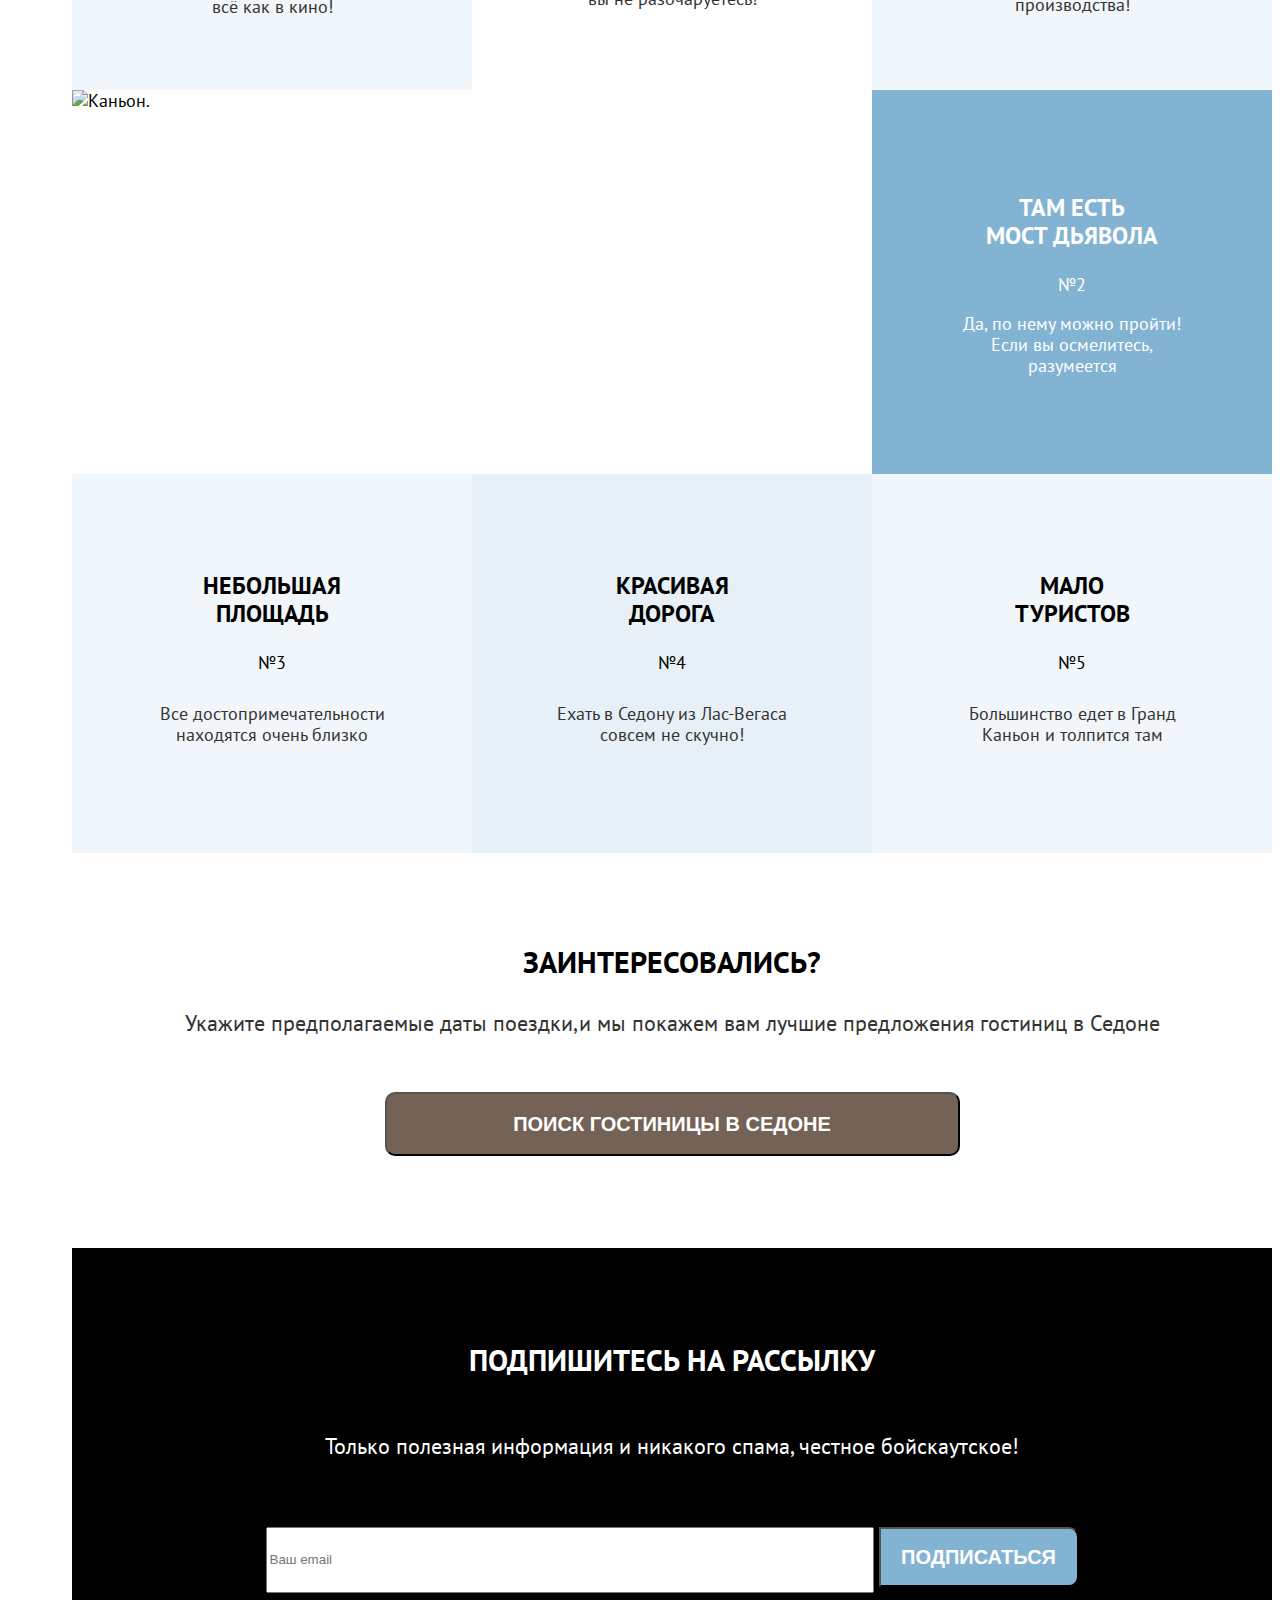
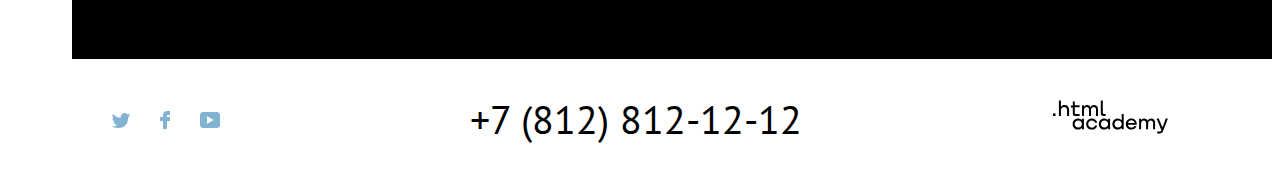
==== commit ce2f5a73: "Merge pull request #4 from Facebaker/master" ====
--- a/index.html
+++ b/index.html
@@ -34,7 +34,9 @@
         </li>
         <li class="user-item">
           <a class="navigation-link-icon" href="#">
-            <svg class="navigation-icon" aria-hidden="true" focusable="false" width="19" height="17" viewBox="0 0 19 17" fill="none" xmlns="http://www.w3.org/2000/svg">
+            <svg class="figure" aria-hidden="true" focusable="false" width="20" height="20" viewBox="0 0 20 20" fill="none" xmlns="http://www.w3.org/2000/svg"><rect width="20" height="20" rx="10" fill="#7DB54F"/>
+              <path d="M6.13 11.76h1.4V6.92l.1-.59-.4.47-1.1.79-.38-.51 2.2-1.7h.36v6.38h1.37v.74H6.13v-.74Zm7.83-4.67c0 .353-.067.717-.2 1.09a6.562 6.562 0 0 1-.51 1.11c-.207.373-.44.74-.7 1.1-.26.353-.52.69-.78 1.01l-.49.43v.04l.64-.11h2.18v.74h-3.98v-.29c.147-.153.323-.343.53-.57a16.081 16.081 0 0 0 1.3-1.63c.22-.313.417-.63.59-.95.18-.32.323-.637.43-.95.107-.313.16-.61.16-.89 0-.327-.093-.597-.28-.81-.187-.22-.47-.33-.85-.33-.253 0-.5.053-.74.16-.24.1-.447.217-.62.35l-.33-.57c.233-.2.51-.357.83-.47.32-.113.663-.17 1.03-.17.287 0 .54.043.76.13.22.08.407.197.56.35.153.153.27.337.35.55.08.207.12.433.12.68Z" fill="#fff"/></svg>
+            <svg class="navigation-icon5" aria-hidden="true" focusable="false" width="19" height="17" viewBox="0 0 19 17" fill="none" xmlns="http://www.w3.org/2000/svg">
               <path d="M9.444 17c-.301 0-.602-.1-.802-.4-5.416-6.1-6.72-7.5-7.02-7.9C.92 7.8.519 6.6.519 5.4c0-3 2.406-5.4 5.515-5.4 1.304 0 2.507.5 3.51 1.3C10.547.5 11.851 0 13.054 0c3.008 0 5.516 2.4 5.516 5.4 0 1.3-.502 2.5-1.304 3.4l-7.02 7.9c-.2.2-.401.3-.802.3ZM3.427 7.5c.3.4 3.51 4 6.117 6.9l6.218-7c.501-.5.702-1.2.702-2 0-1.8-1.505-3.3-3.31-3.3-1.002 0-2.005.5-2.707 1.3-.301.3-.602.4-.903.4-.3 0-.602-.2-.802-.4-.702-.8-1.705-1.3-2.708-1.3-1.805 0-3.31 1.5-3.31 3.3-.1.9.302 1.6.703 2.1-.1 0-.1 0 0 0Z" fill="#000"/></svg>
             <span class="visually-hidden"> Нравится</span>
           </a>
@@ -125,7 +127,6 @@
         <h2 class="newsletter-title">Подпишитесь на рассылку</h2>
         <p class="newsletter-description">Только полезная информация и никакого спама, честное бойскаутское!</p>
         <form class="newsletter-form" action="https://echo.htmlacademy.ru/" method="post">
-          <label for="newsletter-email">Email</label>
           <input class="field" placeholder="Ваш email" type="email" name="newsletter-email" id="newsletter-email"
             required>
           <button class="newsletter-button" type="submit">
--- a/styles/styles.css
+++ b/styles/styles.css
@@ -44,29 +44,51 @@
 .button-user-link {
   background-color: #756257;
   color: #FFFFFF;
-  font-weight: 700;
+  font-family: 'PT Sans';
+  font-style: normal;
+  font-weight: 700;
+  margin: 0;
+  padding: 8px 38px;
   margin-left: 20px;
   font-size: 16px;
   line-height: 20px;
   text-align: center;
   text-transform: uppercase;
-}
-
+  border-radius: 10px;
+}
+
+.button-user-link:hover {
+  background-color: #615048;
+}
+.button-user-link:active{
+  opacity: 0.3;
+}
 .button-search {
   width: 575px;
   margin: 0 auto;
   margin-top: 56px;
   margin-bottom: 92px;
+  padding: 12px 0;
   background: #756257;
   color: #FFFFFF;
   font-weight: 700;
   font-size: 20px;
   line-height: 36px;
+  border-radius: 10px;
+}
+.button-search:hover {
+  background-color: #615048;
+}
+.button-search:active {
+  opacity: 0.3;
 }
 
 .button-product-card {
   width: 140px;
   padding: 0;
+  padding-top: 10px;
+  padding-bottom: 10px;
+  width: 140px;
   background-color: #83B3D3;
   color: #FFFFFF;
   font-weight: 700;
@@ -74,6 +96,20 @@
   line-height: 21px;
   text-align: center;
   text-transform: uppercase;
+  border: 0;
+  border-radius: 4px;
+}
+.button-product-card:hover {
+  background-color: #68A2CA;
+}
+.button-product-card:active {
+  opacity: 0.3;
+}
+.product-card-image:hover {
+  opacity: 0.6;
+}
+.product-card-image:active {
+  opacity: 0.3;
 }
 
 .newsletter-button {
@@ -81,13 +117,19 @@
   height: 60px;
   background-color: #83B3D3;
   color: #FFFFFF;
-  font-weight: 400;
-  font-size: 20px;
-  line-height: 26px;
-  text-transform: uppercase;
-  text-align: center;
-}
-
+  border-radius: 0px 10px 10px 0px;
+}
+.newsletter-button:focus {
+  border: 3px solid #756257;
+  border-radius: 0px 10px 10px 0px;
+}
+
+.newsletter-button:hover {
+  background-color: #68A2CA;
+}
+.newsletter-button:active {
+  opacity: 0.3;
+}
 
 
 .buttom-pagination-show-more {
@@ -115,8 +157,16 @@
   line-height: 26px;
   text-align: center;
   text-transform: uppercase;
-
-
+  border-radius: 4px;
+}
+.buttom-advantages-list-show-more:hover {
+  background-color: #68A2CA;
+  border-radius: 10px;
+}
+.buttom-advantages-list-show-more:active {
+  border-radius: 10px;
+  opacity: 0.3;
+  
 }
 
 .navigation {
@@ -138,6 +188,21 @@
   text-align: center;
   text-decoration: none;
 }
+
+.navigation-link:hover {
+  color: #756257;
+}
+
+.navigation-icon:hover {
+  fill: #756257;
+}
+.navigation-link:active {
+  opacity: 0.3;
+}
+.navigation-icon:active {
+fill:#756257;
+}
+
 .navigation-link-icon {
   position: relative;
   display: block;
@@ -149,6 +214,13 @@
   text-align: center;
   text-decoration: none;
 }
+
+.navigation-link-icon:hover svg {
+  fill: #756257;
+}
+.navigation-link-icon:focus svg {
+  fill: opacity: 0.3;
+}
 .navigation-list {
   display: flex;
   flex-wrap: wrap;
@@ -163,13 +235,12 @@
   display: flex;
   align-items: center;
   flex-wrap: wrap;
-  max-width: 250px;
   margin: 0;
   margin-left: auto;
   list-style-type: none;
 }
 
-navigation-logo {
+.navigation-logo {
   display: flex;
   align-items: center;
   width: 138px;
@@ -179,6 +250,7 @@
   min-width: 16px;
   min-height: 22px;
 }
+
 .navigation-icon {
   position: absolute;
   top: 0;
@@ -187,8 +259,9 @@
   left: 0;
   margin: auto;
   fill: #000000;
-  
-}
+
+}
+
 .page-header {
   display: flex;
   flex-wrap: wrap;
@@ -198,7 +271,7 @@
 
 .welcome {
   width: 1200px;
-  background-image: url("../images/index-background.jpg");
+  background: url("../images/line_vector.svg.svg") bottom no-repeat, url("../images/index-background.jpg") no-repeat;
 }
 
 .welcome-sedona {
@@ -484,24 +557,65 @@
 
 .product-card-button {
   display: flex;
-  margin-bottom: 25px;
+  margin-bottom: 16px;
 }
 
 .product-card-button-detail {
   width: 132px;
   margin-right: 25px;
+  padding-top: 10px;
+  padding-bottom: 10px;
   background: #756257;
   color: #FFFFFF;
   font-weight: 700;
   font-size: 16px;
+  line-height: 18px;
+  text-align: center;
+  text-transform: uppercase;
+  text-decoration: none;
+  border-radius: 4px;
+}
+.product-card-button-detail:hover {
+  background-color: #615048;
+}
+
+.product-card-button-detail:active {
+  opacity: 0.3;
+}
+
+
+.star-rating {
+  display: flex;
+  align-items: center;
+}
+
+.stars {
+  margin-right: 7px;
+}
+.stars:nth-last-child(1) {
+  margin-right: 0px;
+}
+
+.rating {
+  color: #333333;
+  background-color: #F2F2F2;
+  width: 160px;
+  margin: 0;
+  padding-top: 10px;
+  padding-bottom: 10px;
+  margin-left: auto;
+  font-family: 'PT Sans';
+  font-style: normal;
+  font-weight: 400;
+  font-size: 16px;
   line-height: 21px;
   text-align: center;
   text-transform: uppercase;
-  text-decoration: none;
 }
 
 .catalog-products {
-  margin-top: 35px;
+
+  margin-top: 45px;
   padding: 0;
 }
 
@@ -512,7 +626,7 @@
 }
 
 .catalog-filter-title {
-  margin-left: 50px;
+  margin-left: 72px;
   padding: 0;
   font-family: PT Sans;
   font-style: normal;
@@ -523,12 +637,21 @@
 
 .catalog-filter-group {
   border: 0;
+  padding: 0;
+  margin: 0;
 }
 
 .catalog-filter-list {
+  margin: 0;
+  margin-left: 72px;
+  margin-bottom: 80px;
+  padding: 0;
   border: 0;
   list-style-type: none;
 }
+.catalog-filter-item {
+  margin-top: 13px;
+}
 
 .hotels-found {
   width: 337px;
@@ -544,7 +667,9 @@
 }
 
 .breadcrumbs-item {
-
+  display: flex;
+  margin-right: 10px;
+  align-items: center;
   font-weight: 400;
   font-size: 16px;
   line-height: 21px
@@ -565,6 +690,8 @@
   flex-wrap: wrap;
   list-style-type: none;
   margin: 0 auto;
+  margin-left: 80px;
+  padding: 0;
 }
 
 .pagination-link-pagination-prev-pagination-disabled {
@@ -626,10 +753,12 @@
 }
 
 .subscribe {
-  margin-bottom: 94px;
-  font-weight: 700;
+  margin: 0 auto;
   font-size: 20px;
   line-height: 26px;
+  text-transform: uppercase;
+  text-align: center;
+  font-weight: 700;
 }
 
 .newsletter-description {
@@ -654,7 +783,6 @@
 
 
 .breadcrumbs-link {
-  margin-right: 32px;
   color: inherit;
 }
 
@@ -665,6 +793,7 @@
   width: 1056px;
   margin: 0 auto;
 }
+
 .hotels-found-title {
   width: 338px;
   color: #000000;
@@ -688,14 +817,37 @@
   line-height: 26px;
 }
 
+.sorting-item {
+  background-image: url("../images/Rectangle\ 40.svg");
+  margin-right: 8px;
+}
+
+.sorting-item:nth-child(1) {
+  background-image: url("../images/Rectangle\ 38.svg");
+}
+
+.sorting-item:nth-last-child(1) {
+  margin-right: 0px;
+}
+
 .sorting-container .button {
-  width: 56px;
-  height: 44px;
+  display: inline-block;
+  box-sizing: border-box;
+  padding: 16px 16px;
+  line-height: 16px;
+  font-weight: 700;
+  text-align: center;
+  color: #ffffff;
+  border: none;
+  text-decoration: none;
+  text-transform: uppercase;
+  cursor: pointer;
 }
 
 .pagination-container {
   display: flex;
   flex-wrap: wrap;
+  align-items: center;
   margin-top: 60px;
   margin-bottom: 73px;
   margin-left: 72px;
@@ -711,8 +863,27 @@
   list-style-type: none;
 }
 
-.pagination-item:not(:last-child) {
+.pagination-item {
   margin-left: 8px;
+}
+
+.pagination-item:nth-child(1) {
+  margin-left: 0;
+  background-color: #FFFFFF;
+  color: #000000;
+}
+
+.select-quantity {
+  margin-right: auto;
+  display: flex;
+  justify-content: flex-end;
+  font-family: 'PT Sans';
+  font-style: normal;
+  font-weight: 400;
+  font-size: 18px;
+  line-height: 23px;
+  width: 160px;
+  height: 48px;
 }
 
 .pagination-link {
@@ -730,6 +901,19 @@
   text-decoration: none;
 }
 
+.pagination-current {
+  color: #242424;
+  background-color: #F2F2F2;
+  margin-left: 0;
+}
+
+.pagination-link:not(:first-child) {
+  margin-left: 0;
+  background-color: #FFFFFF;
+  color: #000000;
+
+}
+
 .hotels-on-page {
   margin-left: auto;
   margin-right: 50px;
@@ -738,24 +922,19 @@
   line-height: 23px;
 }
 
-.select-quantity {
-  margin-right: 72px;
-  display: flex;
-  justify-content: flex-end;
-  width: 160px;
-  height: 48px;
-}
+
 
 .select-control {
   width: 287px;
   height: 48px;
   margin-left: 192px;
+  cursor: pointer;
 }
 
 .footer-page {
   padding: 0;
   margin: 40px auto;
-  margin-top: 140px;
+  margin-top: 40px;
 }
 
 .footer-page-container {
@@ -788,7 +967,13 @@
   text-transform: uppercase;
   text-decoration: none;
 }
-
+.number-phone:hover {
+  color: #756257;
+}
+.number-phone:active {
+  color: #756257;
+  opacity: 0.3;
+}
 .footer-social {
   width: 107px;
   padding-left: 72px;
@@ -806,3 +991,13 @@
   height: 16px;
   margin-right: 30px;
 }
+.figure {
+position: absolute;
+width: 20px;
+height: 20px;
+left: 24px;
+top: 15px;
+}
+.footer-social-item:hover svg {
+  fill: red;
+}